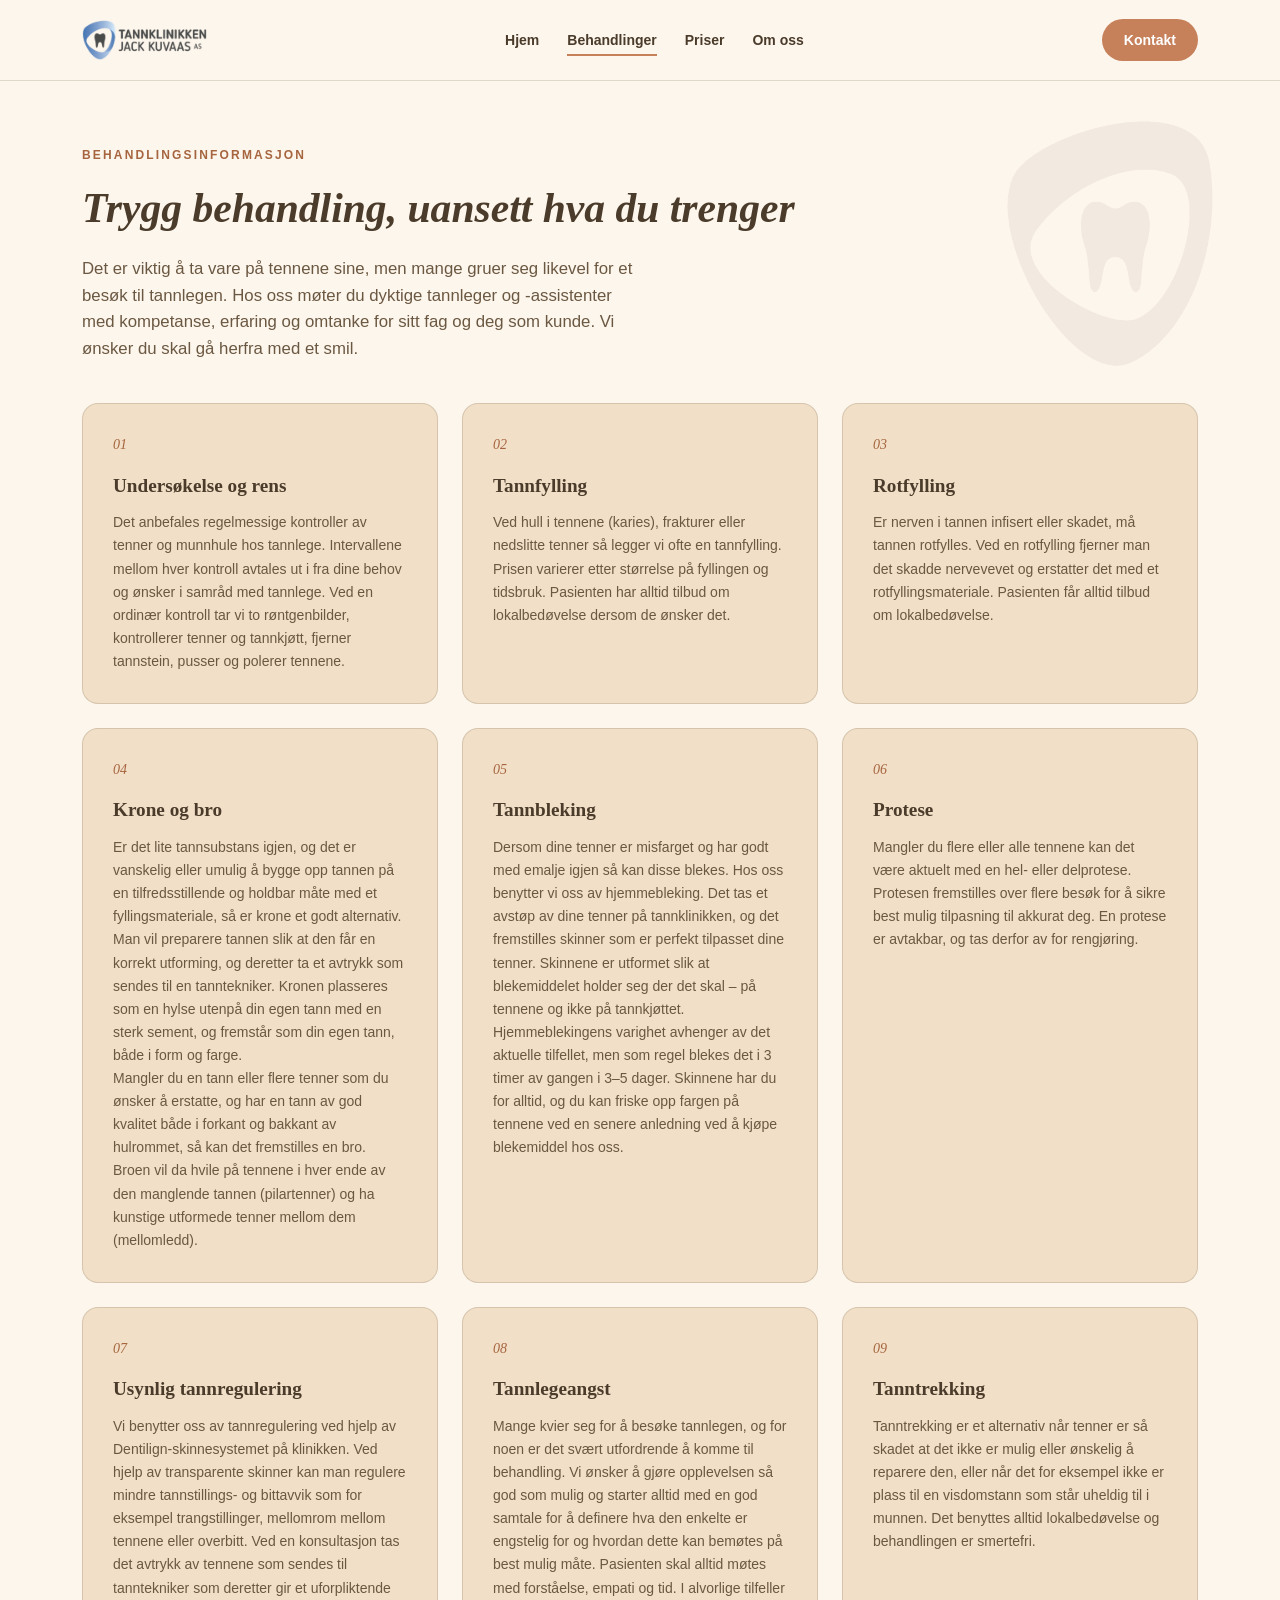
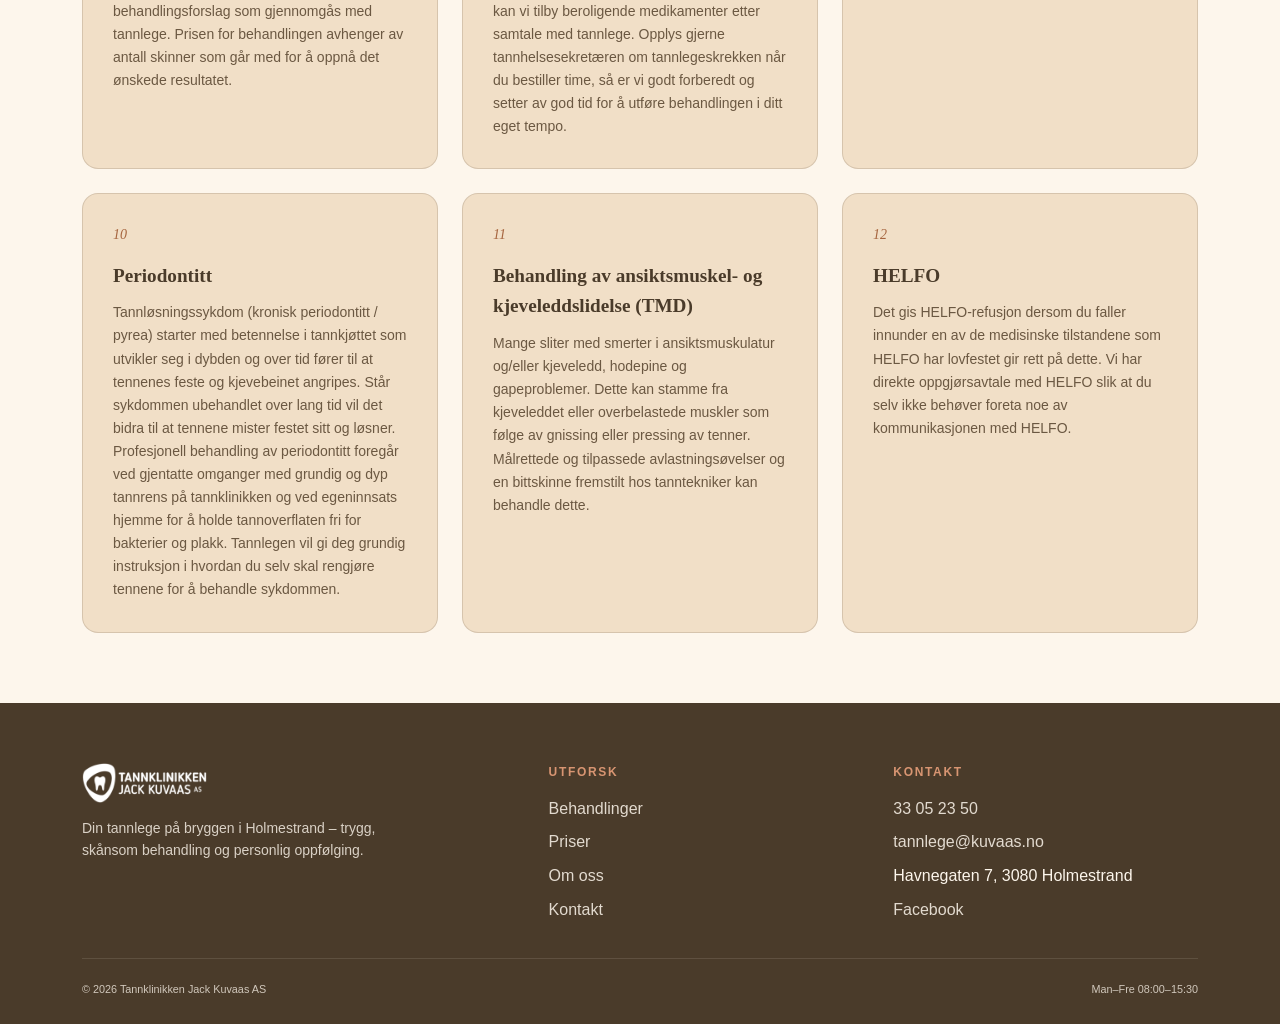
==== behandlinger.html @ 7a1684cd "Add subtle shield watermark to inner-page hero sections" ====
<!DOCTYPE html>
<html lang="nb">
<head>
<meta charset="UTF-8">
<meta name="viewport" content="width=device-width, initial-scale=1.0">
<title>Behandlinger – Tannklinikken Jack Kuvaas AS</title>
<meta name="description" content="Behandlingsinformasjon fra Tannklinikken Jack Kuvaas AS i Holmestrand: undersøkelse, fylling, rotfylling, krone og bro, tannbleking, protese, tannregulering og mer.">
<link rel="icon" type="image/png" sizes="32x32" href="Bilder/favicon-32.png">
<link rel="icon" type="image/png" sizes="16x16" href="Bilder/favicon-16.png">
<link rel="apple-touch-icon" sizes="180x180" href="Bilder/favicon-180.png">
<link rel="stylesheet" href="css/style.css">
</head>
<body data-page="behandlinger">

<div id="site-header"></div>

<div class="page-hero wrap">
  <img src="Bilder/vannmerke-skjold.png" alt="" class="page-hero-watermark">
  <div class="eyebrow reveal">Behandlingsinformasjon</div>
  <h1 class="reveal" style="transition-delay:.08s">Trygg behandling, uansett hva du trenger</h1>
  <p class="lead reveal" style="transition-delay:.16s">Det er viktig å ta vare på tennene sine, men mange gruer seg likevel for et besøk til tannlegen. Hos oss møter du dyktige tannleger og -assistenter med kompetanse, erfaring og omtanke for sitt fag og deg som kunde. Vi ønsker du skal gå herfra med et smil.</p>
</div>

<section class="section wrap" style="padding-top:0;border-top:none">
  <div class="service-row">
    <div class="service-card reveal">
      <div class="num">01</div>
      <h3>Undersøkelse og rens</h3>
      <p>Det anbefales regelmessige kontroller av tenner og munnhule hos tannlege. Intervallene mellom hver kontroll avtales ut i fra dine behov og ønsker i samråd med tannlege. Ved en ordinær kontroll tar vi to røntgenbilder, kontrollerer tenner og tannkjøtt, fjerner tannstein, pusser og polerer tennene.</p>
    </div>
    <div class="service-card reveal">
      <div class="num">02</div>
      <h3>Tannfylling</h3>
      <p>Ved hull i tennene (karies), frakturer eller nedslitte tenner så legger vi ofte en tannfylling. Prisen varierer etter størrelse på fyllingen og tidsbruk. Pasienten har alltid tilbud om lokalbedøvelse dersom de ønsker det.</p>
    </div>
    <div class="service-card reveal">
      <div class="num">03</div>
      <h3>Rotfylling</h3>
      <p>Er nerven i tannen infisert eller skadet, må tannen rotfylles. Ved en rotfylling fjerner man det skadde nervevevet og erstatter det med et rotfyllingsmateriale. Pasienten får alltid tilbud om lokalbedøvelse.</p>
    </div>
    <div class="service-card reveal">
      <div class="num">04</div>
      <h3>Krone og bro</h3>
      <p>Er det lite tannsubstans igjen, og det er vanskelig eller umulig å bygge opp tannen på en tilfredsstillende og holdbar måte med et fyllingsmateriale, så er krone et godt alternativ. Man vil preparere tannen slik at den får en korrekt utforming, og deretter ta et avtrykk som sendes til en tanntekniker. Kronen plasseres som en hylse utenpå din egen tann med en sterk sement, og fremstår som din egen tann, både i form og farge.</p>
      <p>Mangler du en tann eller flere tenner som du ønsker å erstatte, og har en tann av god kvalitet både i forkant og bakkant av hulrommet, så kan det fremstilles en bro. Broen vil da hvile på tennene i hver ende av den manglende tannen (pilartenner) og ha kunstige utformede tenner mellom dem (mellomledd).</p>
    </div>
    <div class="service-card reveal">
      <div class="num">05</div>
      <h3>Tannbleking</h3>
      <p>Dersom dine tenner er misfarget og har godt med emalje igjen så kan disse blekes. Hos oss benytter vi oss av hjemmebleking. Det tas et avstøp av dine tenner på tannklinikken, og det fremstilles skinner som er perfekt tilpasset dine tenner. Skinnene er utformet slik at blekemiddelet holder seg der det skal – på tennene og ikke på tannkjøttet. Hjemmeblekingens varighet avhenger av det aktuelle tilfellet, men som regel blekes det i 3 timer av gangen i 3–5 dager. Skinnene har du for alltid, og du kan friske opp fargen på tennene ved en senere anledning ved å kjøpe blekemiddel hos oss.</p>
    </div>
    <div class="service-card reveal">
      <div class="num">06</div>
      <h3>Protese</h3>
      <p>Mangler du flere eller alle tennene kan det være aktuelt med en hel- eller delprotese. Protesen fremstilles over flere besøk for å sikre best mulig tilpasning til akkurat deg. En protese er avtakbar, og tas derfor av for rengjøring.</p>
    </div>
    <div class="service-card reveal">
      <div class="num">07</div>
      <h3>Usynlig tannregulering</h3>
      <p>Vi benytter oss av tannregulering ved hjelp av Dentilign-skinnesystemet på klinikken. Ved hjelp av transparente skinner kan man regulere mindre tannstillings- og bittavvik som for eksempel trangstillinger, mellomrom mellom tennene eller overbitt. Ved en konsultasjon tas det avtrykk av tennene som sendes til tanntekniker som deretter gir et uforpliktende behandlingsforslag som gjennomgås med tannlege. Prisen for behandlingen avhenger av antall skinner som går med for å oppnå det ønskede resultatet.</p>
    </div>
    <div class="service-card reveal">
      <div class="num">08</div>
      <h3>Tannlegeangst</h3>
      <p>Mange kvier seg for å besøke tannlegen, og for noen er det svært utfordrende å komme til behandling. Vi ønsker å gjøre opplevelsen så god som mulig og starter alltid med en god samtale for å definere hva den enkelte er engstelig for og hvordan dette kan bemøtes på best mulig måte. Pasienten skal alltid møtes med forståelse, empati og tid. I alvorlige tilfeller kan vi tilby beroligende medikamenter etter samtale med tannlege. Opplys gjerne tannhelsesekretæren om tannlegeskrekken når du bestiller time, så er vi godt forberedt og setter av god tid for å utføre behandlingen i ditt eget tempo.</p>
    </div>
    <div class="service-card reveal">
      <div class="num">09</div>
      <h3>Tanntrekking</h3>
      <p>Tanntrekking er et alternativ når tenner er så skadet at det ikke er mulig eller ønskelig å reparere den, eller når det for eksempel ikke er plass til en visdomstann som står uheldig til i munnen. Det benyttes alltid lokalbedøvelse og behandlingen er smertefri.</p>
    </div>
    <div class="service-card reveal">
      <div class="num">10</div>
      <h3>Periodontitt</h3>
      <p>Tannløsningssykdom (kronisk periodontitt / pyrea) starter med betennelse i tannkjøttet som utvikler seg i dybden og over tid fører til at tennenes feste og kjevebeinet angripes. Står sykdommen ubehandlet over lang tid vil det bidra til at tennene mister festet sitt og løsner.</p>
      <p>Profesjonell behandling av periodontitt foregår ved gjentatte omganger med grundig og dyp tannrens på tannklinikken og ved egeninnsats hjemme for å holde tannoverflaten fri for bakterier og plakk. Tannlegen vil gi deg grundig instruksjon i hvordan du selv skal rengjøre tennene for å behandle sykdommen.</p>
    </div>
    <div class="service-card reveal">
      <div class="num">11</div>
      <h3>Behandling av ansiktsmuskel- og kjeveleddslidelse (TMD)</h3>
      <p>Mange sliter med smerter i ansiktsmuskulatur og/eller kjeveledd, hodepine og gapeproblemer. Dette kan stamme fra kjeveleddet eller overbelastede muskler som følge av gnissing eller pressing av tenner. Målrettede og tilpassede avlastningsøvelser og en bittskinne fremstilt hos tanntekniker kan behandle dette.</p>
    </div>
    <div class="service-card reveal">
      <div class="num">12</div>
      <h3>HELFO</h3>
      <p>Det gis HELFO-refusjon dersom du faller innunder en av de medisinske tilstandene som HELFO har lovfestet gir rett på dette. Vi har direkte oppgjørsavtale med HELFO slik at du selv ikke behøver foreta noe av kommunikasjonen med HELFO.</p>
    </div>
  </div>
</section>

<div id="site-footer"></div>
<script src="js/main.js"></script>
</body>
</html>
---- css/style.css ----
:root {
  --cream: #FDF6EC;
  --cream-deep: #F1DFC7;
  --terracotta: #C6805A;
  --terracotta-soft: #D89572;
  --terracotta-dark: #A6653F;
  --brown: #4A3B2A;
  --brown-soft: #6b5842;
  --line: rgba(74,59,42,.16);
  --serif: Georgia, 'Times New Roman', serif;
  --sans: -apple-system, BlinkMacSystemFont, 'Segoe UI', Roboto, Helvetica, Arial, sans-serif;
}
*, *::before, *::after { margin: 0; padding: 0; box-sizing: border-box; }
html { scroll-behavior: smooth; }
body {
  background: var(--cream);
  color: var(--brown);
  font-family: var(--sans);
  line-height: 1.6;
  -webkit-font-smoothing: antialiased;
  overflow-x: hidden;
}
a { text-decoration: none; color: inherit; }
img { max-width: 100%; display: block; }

/* Layout */
.wrap { max-width: 1180px; margin: 0 auto; padding: 0 32px; }
@media (max-width: 640px) {
  .wrap { padding: 0 20px; }
}

.eyebrow {
  font-size: 12px; font-weight: 600; letter-spacing: .18em; text-transform: uppercase;
  color: var(--terracotta-dark); display: inline-block; margin-bottom: 10px;
}
.lead { font-size: 1.05rem; color: var(--brown-soft); max-width: 560px; margin-top: 14px; }

/* Buttons */
.btn {
  display: inline-block; font-size: 14px; font-weight: 600; padding: 14px 26px;
  border-radius: 100px; cursor: pointer; border: 1px solid transparent;
  transition: transform .2s, background .2s, color .2s; text-align: center;
}
.btn:hover { transform: translateY(-2px); }
.btn-terracotta { background: var(--terracotta); color: #fff; }
.btn-terracotta:hover { background: var(--terracotta-dark); }
.btn-outline { background: transparent; border-color: var(--terracotta); color: var(--terracotta-dark); }
.btn-outline:hover { background: var(--cream-deep); }

/* Sections */
.section { padding-top: 70px; padding-bottom: 70px; border-top: 1px solid var(--line); }
.section-head { display: flex; align-items: baseline; justify-content: space-between; flex-wrap: wrap; gap: 12px; margin-bottom: 40px; }
.section-head h2 { font-family: var(--serif); font-weight: 600; font-size: clamp(1.6rem, 3vw, 2.2rem); }
.link-all { font-size: 14px; font-weight: 600; color: var(--terracotta-dark); display: inline-flex; align-items: center; gap: 6px; transition: gap .2s; }
.link-all:hover { gap: 10px; }
.section-note { margin-top: 20px; font-size: 14px; color: var(--brown-soft); }

/* Reveal-animasjon */
.reveal { opacity: 0; transform: translateY(40px); transition: opacity .8s cubic-bezier(.2,.7,.2,1), transform .8s cubic-bezier(.2,.7,.2,1); }
.reveal.visible { opacity: 1; transform: none; }

/* ===== Nav ===== */
.nav {
  position: sticky; top: 0; z-index: 50;
  background: rgba(253,246,236,.92); backdrop-filter: blur(14px);
  border-bottom: 1px solid var(--line);
}
.nav .wrap { display: flex; align-items: center; justify-content: space-between; height: 80px; gap: 24px; }
.nav-logo img { height: 40px; }
.nav-links { list-style: none; display: flex; gap: 28px; align-items: center; }
.nav-links a {
  font-size: 14px; font-weight: 600; color: var(--brown); padding: 6px 0;
  border-bottom: 2px solid transparent; transition: border-color .2s;
}
.nav-links a:hover, .nav-links a.active { border-color: var(--terracotta); }
.nav-cta {
  background: var(--terracotta); color: #fff !important; padding: 10px 22px;
  border-radius: 100px; font-size: 14px; font-weight: 600; transition: background .2s;
}
.nav-cta:hover, .nav-cta.active { background: var(--terracotta-dark); }
.nav-hamburger {
  display: none; flex-direction: column; gap: 5px; background: none; border: none;
  cursor: pointer; padding: 8px;
}
.nav-hamburger span { width: 22px; height: 2px; background: var(--brown); display: block; }

@media (max-width: 900px) {
  .nav-links {
    position: fixed; top: 80px; left: 0; right: 0; background: var(--cream);
    flex-direction: column; align-items: flex-start; padding: 24px 32px; gap: 18px;
    border-bottom: 1px solid var(--line); display: none;
  }
  .nav-links.open { display: flex; }
  .nav-hamburger { display: flex; }
}

/* ===== Hero ===== */
.hero {
  position: relative;
  min-height: 560px;
  display: flex;
  align-items: center;
  padding-top: 100px;
  padding-bottom: 80px;
  background:
    linear-gradient(100deg, rgba(74,59,42,.88) 0%, rgba(74,59,42,.55) 45%, rgba(74,59,42,.15) 75%),
    url('../Bilder/havn-hero.jpg') center / cover no-repeat;
  border-bottom: 1px solid var(--line);
}
.hero .wrap { max-width: 640px; }
.hero .eyebrow { color: var(--cream-deep); }
.hero .lead { color: rgba(253,246,236,.92); }
.hero h1 { font-family: var(--serif); font-style: italic; font-weight: 600; font-size: clamp(2rem, 5vw, 3.2rem); color: #fff; line-height: 1.15; }
.hero-cta { display: flex; gap: 14px; margin-top: 30px; flex-wrap: wrap; }
.hero-cta .btn-outline { border-color: rgba(255,255,255,.7); color: #fff; }
.hero-cta .btn-outline:hover { background: rgba(255,255,255,.15); }

.page-hero { padding-top: 60px; padding-bottom: 40px; position: relative; }
.page-hero h1 { font-family: var(--serif); font-style: italic; font-weight: 600; font-size: clamp(1.8rem, 4vw, 2.6rem); color: var(--brown); }
.page-hero-watermark { position: absolute; top: 50%; right: -40px; transform: translateY(-50%); width: 320px; max-width: 40vw; opacity: .06; pointer-events: none; z-index: -1; }

/* ===== Service row (forside) ===== */
.service-row { display: grid; grid-template-columns: repeat(3, 1fr); gap: 24px; }
.service-card { background: var(--cream-deep); border: 1px solid var(--line); border-radius: 16px; padding: 30px; }
.service-card .num { font-family: var(--serif); font-style: italic; color: var(--terracotta-dark); font-size: 14px; margin-bottom: 14px; }
.service-card h3 { font-family: var(--serif); font-size: 1.2rem; margin-bottom: 10px; }
.service-card p { font-size: 14px; color: var(--brown-soft); line-height: 1.65; }
@media (max-width: 860px) { .service-row { grid-template-columns: 1fr; } }

/* ===== About/trust grid (forside) ===== */
.about-grid { display: grid; grid-template-columns: 380px 1fr; gap: 48px; align-items: center; }
.about-photo { width: 100%; border-radius: 20px; object-fit: cover; aspect-ratio: 4/3; }
.about-text h2 { font-family: var(--serif); font-weight: 600; font-size: clamp(1.6rem, 3vw, 2.2rem); margin: 8px 0 18px; }
.about-text p { margin-bottom: 14px; color: var(--brown-soft); line-height: 1.75; }
@media (max-width: 860px) { .about-grid { grid-template-columns: 1fr; } }

/* ===== Priser ===== */
.price-teaser-grid, .price-list { display: flex; flex-direction: column; gap: 2px; background: var(--line); border-radius: 12px; overflow: hidden; }
.price-row { display: flex; justify-content: space-between; gap: 16px; background: #fff; padding: 16px 22px; font-size: 15px; }
.price-row strong { color: var(--terracotta-dark); white-space: nowrap; }
.price-cat { margin-bottom: 36px; }
.price-cat h3 { font-family: var(--serif); font-size: 1.3rem; margin-bottom: 14px; color: var(--terracotta-dark); }

/* ===== Team (om oss) ===== */
.team-grid { display: grid; grid-template-columns: repeat(auto-fill, minmax(220px, 1fr)); gap: 24px; margin-top: 20px; }
.team-card { background: #fff; border: 1px solid var(--line); border-radius: 16px; overflow: hidden; text-align: center; }
.team-card img { width: 100%; aspect-ratio: 1/1; object-fit: cover; }
.team-card .team-body { padding: 18px; }
.team-card .role { font-size: 11px; text-transform: uppercase; letter-spacing: .08em; color: var(--terracotta-dark); margin-bottom: 6px; }
.team-card h3 { font-family: var(--serif); font-size: 1.05rem; }
.team-card .badge { font-size: 12px; color: var(--brown-soft); margin-top: 6px; }
.team-group-title { font-family: var(--serif); font-size: 1.3rem; margin: 40px 0 4px; color: var(--terracotta-dark); }
.team-group-title:first-of-type { margin-top: 10px; }

/* ===== Footer ===== */
.footer { background: var(--brown); color: var(--cream); padding: 60px 0 26px; }
.footer-grid { display: grid; grid-template-columns: 1.4fr 1fr 1fr; gap: 40px; margin-bottom: 36px; }
.footer h4 { font-size: 12px; letter-spacing: .14em; text-transform: uppercase; color: var(--terracotta-soft); margin-bottom: 14px; }
.footer ul { list-style: none; display: flex; flex-direction: column; gap: 8px; }
.footer a { color: var(--cream); opacity: .85; }
.footer a:hover { opacity: 1; text-decoration: underline; }
.footer-logo img { height: 40px; margin-bottom: 14px; filter: brightness(0) invert(1); }
.footer-brand p { font-size: 14px; opacity: .8; max-width: 320px; }
.footer-bottom { display: flex; justify-content: space-between; flex-wrap: wrap; gap: 10px; padding-top: 22px; border-top: 1px solid rgba(253,246,236,.15); font-size: 13px; opacity: .75; }
@media (max-width: 760px) { .footer-grid { grid-template-columns: 1fr; } }

/* ===== Kontaktskjema ===== */
.kontakt-grid { display: grid; grid-template-columns: 1fr 380px; gap: 48px; align-items: start; }
.form-card { background: #fff; border: 1px solid var(--line); border-radius: 20px; padding: 40px; }
.postit {
  background: #fff9c4;
  border-left: 4px solid #f9a825;
  border-radius: 4px 8px 8px 4px;
  padding: 10px 14px;
  margin-bottom: 24px;
  box-shadow: 2px 3px 8px rgba(0,0,0,.12);
  transform: rotate(-0.6deg);
  font-size: 13px;
  color: #c0392b;
  font-family: var(--sans);
  line-height: 1.5;
}
.form-card h2 { font-family: var(--serif); font-weight: 600; font-size: 1.5rem; margin-bottom: 26px; }
.form-group { margin-bottom: 18px; }
.form-group label { display: block; font-size: 13px; font-weight: 600; color: var(--brown-soft); margin-bottom: 8px; letter-spacing: .03em; }
.form-group input, .form-group select, .form-group textarea {
  width: 100%; padding: 13px 16px; border: 1px solid var(--line); border-radius: 10px;
  font-family: var(--sans); font-size: 15px; color: var(--brown); background: var(--cream);
  outline: none; appearance: none; transition: border-color .2s, box-shadow .2s;
}
.form-group input:focus, .form-group select:focus, .form-group textarea:focus {
  border-color: var(--terracotta); box-shadow: 0 0 0 3px rgba(198,128,90,.18);
}
.form-group textarea { resize: vertical; min-height: 120px; }
.form-row { display: grid; grid-template-columns: 1fr 1fr; gap: 16px; }
.form-submit { width: 100%; margin-top: 6px; }
.form-note { font-size: 12px; color: var(--brown-soft); margin-top: 12px; text-align: center; }
.form-error { display: none; background: #fdeee8; border: 1px solid #e8b79c; border-radius: 10px; padding: 12px 16px; font-size: 14px; color: #8a3d1f; margin-bottom: 20px; }
.form-error.visible { display: block; }
button:disabled { opacity: .6; cursor: not-allowed; }
.form-success { display: none; text-align: center; padding: 30px 0; }
.form-success .check { width: 54px; height: 54px; background: var(--cream-deep); border-radius: 50%; display: flex; align-items: center; justify-content: center; margin: 0 auto 16px; }
.form-success .check svg { width: 26px; height: 26px; fill: var(--terracotta-dark); }
.form-success h3 { font-family: var(--serif); font-size: 1.3rem; margin-bottom: 8px; }
.form-success p { font-size: 14px; color: var(--brown-soft); }

.kontakt-info { display: flex; flex-direction: column; gap: 20px; }
.kinfo-box { background: #fff; border: 1px solid var(--line); border-radius: 16px; padding: 24px; }
.kinfo-box h4 { font-size: 12px; font-weight: 600; letter-spacing: .14em; text-transform: uppercase; color: var(--brown-soft); margin-bottom: 12px; }
.kinfo-row { display: flex; align-items: flex-start; gap: 10px; margin-bottom: 10px; }
.kinfo-row:last-child { margin-bottom: 0; }
.kinfo-row span { font-size: 15px; line-height: 1.5; }
.kinfo-row a { color: var(--terracotta-dark); font-weight: 600; }
.kmap { margin-top: 14px; border-radius: 12px; overflow: hidden; border: 1px solid var(--line); }
.kmap iframe { width: 100%; height: 220px; border: none; display: block; }

@media (max-width: 860px) {
  .kontakt-grid { grid-template-columns: 1fr; gap: 32px; }
  .kontakt-info { order: -1; }
}
@media (max-width: 500px) {
  .form-row { grid-template-columns: 1fr; }
  .form-card { padding: 26px 20px; }
}
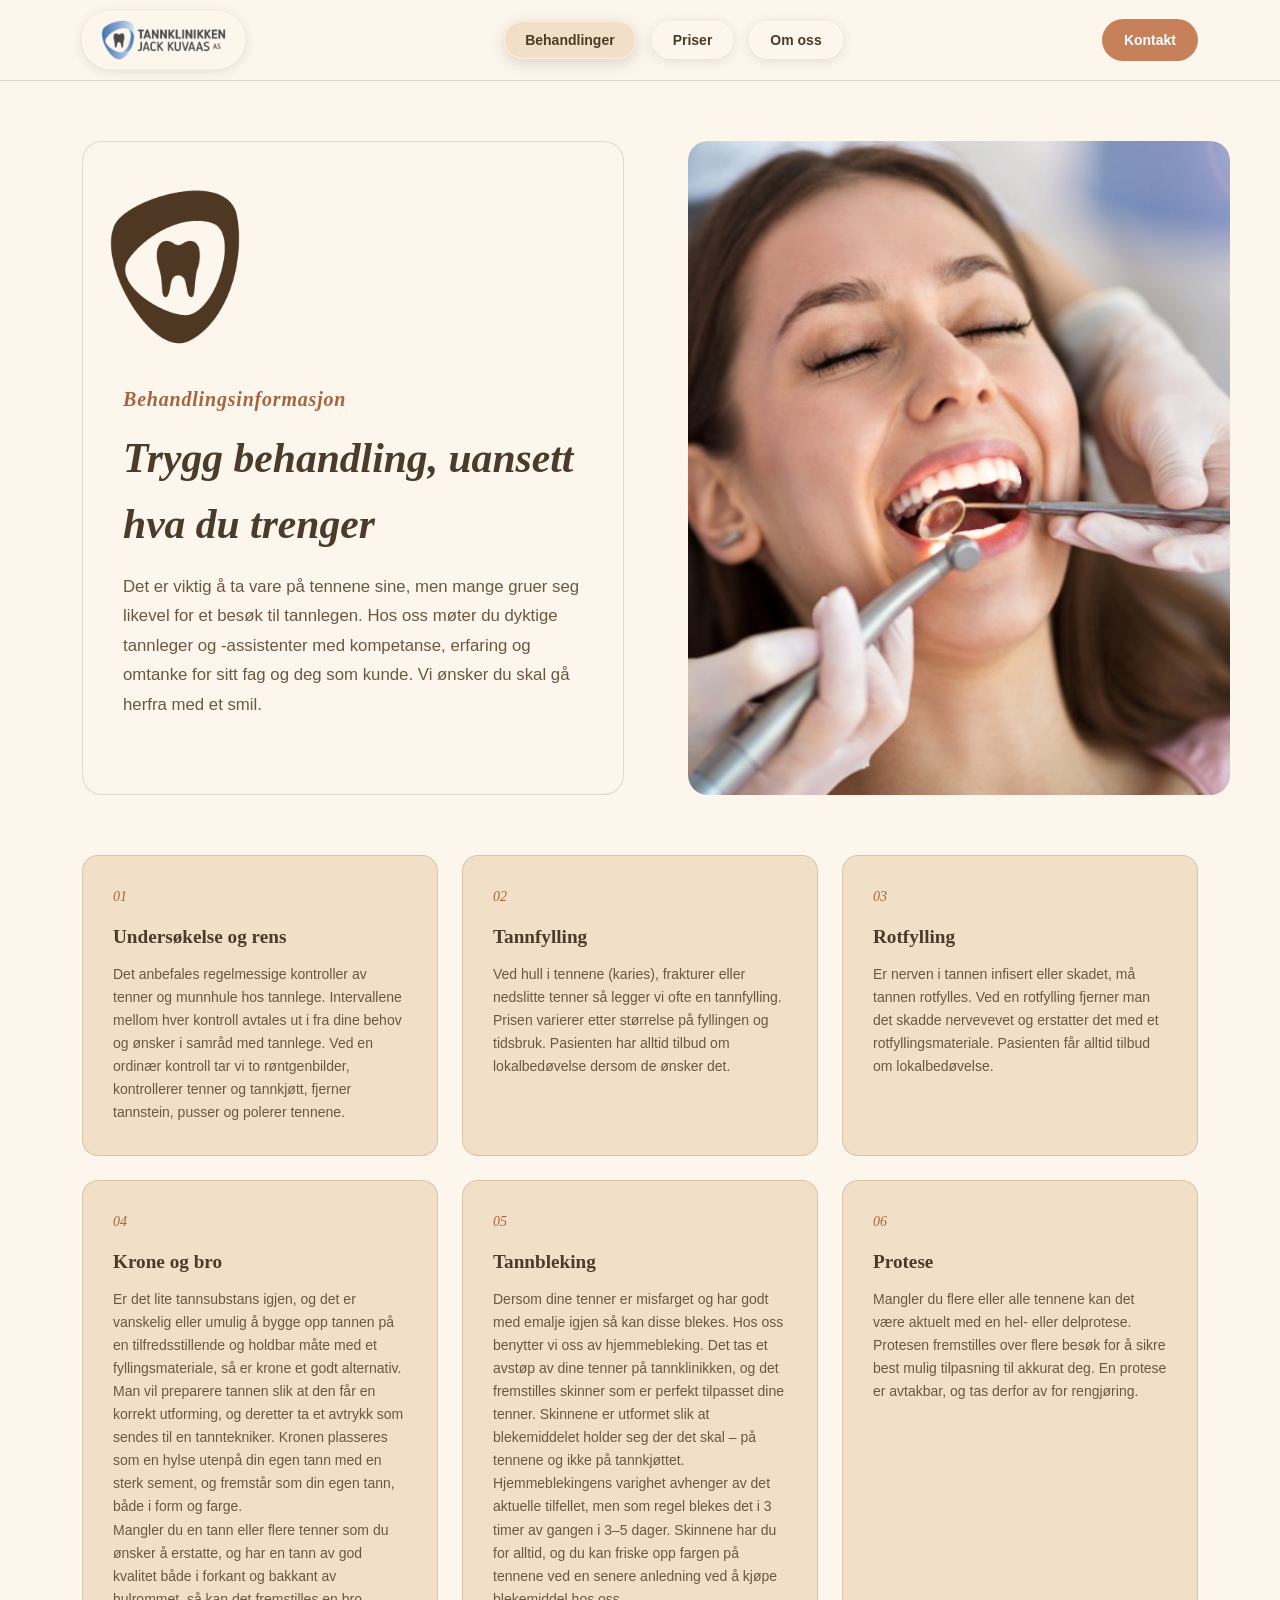
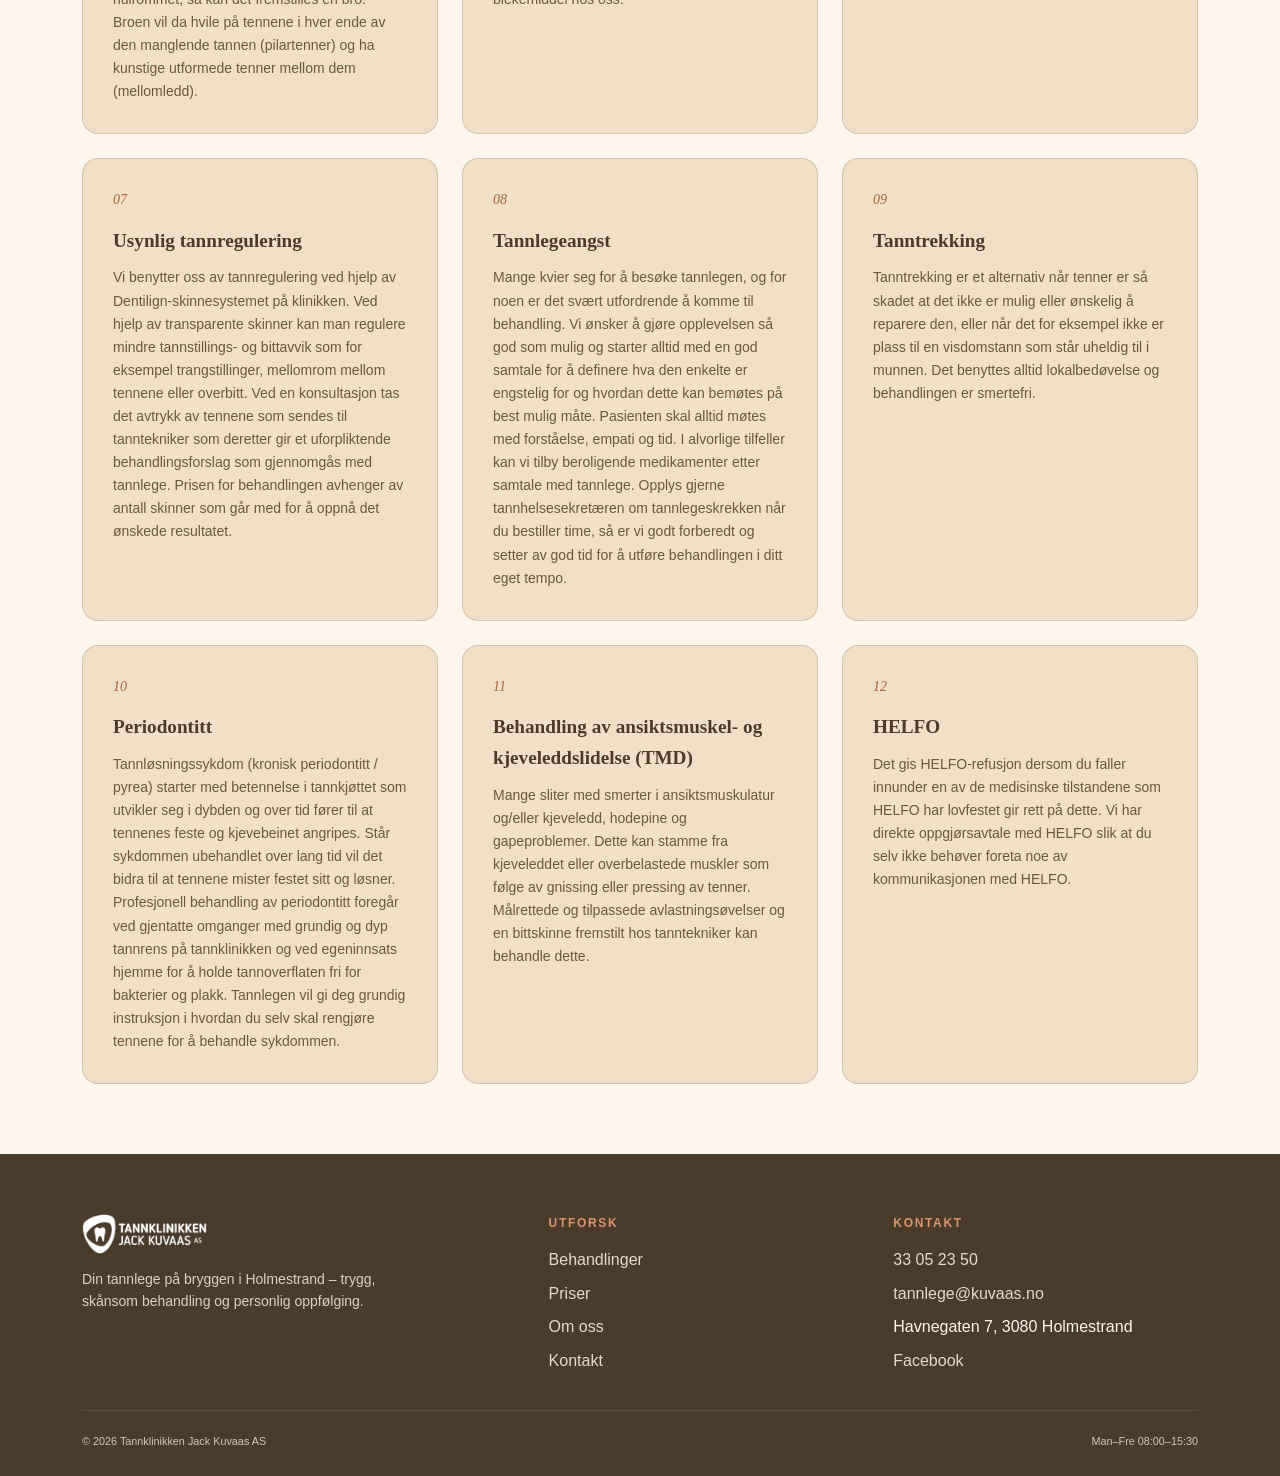
==== commit 1260ab3f: "Redesign navigation and page-hero sections across all pages - Remove redundant "Hjem" nav link (logo" ====
--- a/behandlinger.html
+++ b/behandlinger.html
@@ -14,11 +14,14 @@
 
 <div id="site-header"></div>
 
-<div class="page-hero wrap">
-  <img src="Bilder/vannmerke-skjold.png" alt="" class="page-hero-watermark">
-  <div class="eyebrow reveal">Behandlingsinformasjon</div>
-  <h1 class="reveal" style="transition-delay:.08s">Trygg behandling, uansett hva du trenger</h1>
-  <p class="lead reveal" style="transition-delay:.16s">Det er viktig å ta vare på tennene sine, men mange gruer seg likevel for et besøk til tannlegen. Hos oss møter du dyktige tannleger og -assistenter med kompetanse, erfaring og omtanke for sitt fag og deg som kunde. Vi ønsker du skal gå herfra med et smil.</p>
+<div class="page-hero wrap about-grid about-grid--flip">
+  <img src="Bilder/behandling-tannlege.jpg" alt="Pasient får tennene undersøkt av tannlege hos Tannklinikken Jack Kuvaas AS" class="about-photo reveal">
+  <div class="about-text about-text--card reveal" style="transition-delay:.1s">
+    <img src="Bilder/vannmerke-skjold.png" alt="" class="about-card-watermark">
+    <div class="eyebrow">Behandlingsinformasjon</div>
+    <h1 style="transition-delay:.08s">Trygg behandling, uansett hva du trenger</h1>
+    <p class="lead" style="transition-delay:.16s">Det er viktig å ta vare på tennene sine, men mange gruer seg likevel for et besøk til tannlegen. Hos oss møter du dyktige tannleger og -assistenter med kompetanse, erfaring og omtanke for sitt fag og deg som kunde. Vi ønsker du skal gå herfra med et smil.</p>
+  </div>
 </div>
 
 <section class="section wrap" style="padding-top:0;border-top:none">
--- a/css/style.css
+++ b/css/style.css
@@ -11,14 +11,13 @@
   --sans: -apple-system, BlinkMacSystemFont, 'Segoe UI', Roboto, Helvetica, Arial, sans-serif;
 }
 *, *::before, *::after { margin: 0; padding: 0; box-sizing: border-box; }
-html { scroll-behavior: smooth; }
+html { scroll-behavior: smooth; overflow-x: clip; }
 body {
   background: var(--cream);
   color: var(--brown);
   font-family: var(--sans);
   line-height: 1.6;
   -webkit-font-smoothing: antialiased;
-  overflow-x: hidden;
 }
 a { text-decoration: none; color: inherit; }
 img { max-width: 100%; display: block; }
@@ -67,22 +66,12 @@
 }
 .nav .wrap { display: flex; align-items: center; justify-content: space-between; height: 80px; gap: 24px; }
 .nav-logo img { height: 40px; }
-.nav-links { list-style: none; display: flex; gap: 28px; align-items: center; }
-.nav-links a {
-  font-size: 14px; font-weight: 600; color: var(--brown); padding: 6px 0;
-  border-bottom: 2px solid transparent; transition: border-color .2s;
-}
-.nav-links a:hover, .nav-links a.active { border-color: var(--terracotta); }
+.nav-links { list-style: none; display: flex; gap: 16px; align-items: center; }
 .nav-cta {
   background: var(--terracotta); color: #fff !important; padding: 10px 22px;
   border-radius: 100px; font-size: 14px; font-weight: 600; transition: background .2s;
 }
 .nav-cta:hover, .nav-cta.active { background: var(--terracotta-dark); }
-.nav-hamburger {
-  display: none; flex-direction: column; gap: 5px; background: none; border: none;
-  cursor: pointer; padding: 8px;
-}
-.nav-hamburger span { width: 22px; height: 2px; background: var(--brown); display: block; }
 
 @media (max-width: 900px) {
   .nav-links {
@@ -93,6 +82,38 @@
   .nav-links.open { display: flex; }
   .nav-hamburger { display: flex; }
 }
+
+/* ===== Nav — pill buttons ===== */
+.nav-logo {
+  display: inline-flex; align-items: center;
+  background: rgba(253,246,236,.88);
+  border: 1px solid rgba(255,255,255,.5);
+  backdrop-filter: blur(8px);
+  border-radius: 100px;
+  padding: 8px 18px;
+  box-shadow: 0 2px 12px rgba(74,59,42,.14);
+}
+.nav-links a {
+  font-size: 14px; font-weight: 600; color: var(--brown);
+  background: rgba(253,246,236,.85);
+  border: 1px solid rgba(255,255,255,.5);
+  backdrop-filter: blur(8px);
+  border-radius: 100px;
+  padding: 10px 20px;
+  box-shadow: 0 2px 12px rgba(74,59,42,.14);
+  transition: background .2s, box-shadow .2s;
+}
+.nav-links a:hover,
+.nav-links a.active {
+  background: var(--cream-deep);
+  box-shadow: 0 4px 16px rgba(74,59,42,.2);
+}
+.nav-hamburger {
+  display: none; flex-direction: column; gap: 5px; background: rgba(253,246,236,.85);
+  border: none; border-radius: 50%; cursor: pointer; padding: 8px;
+  box-shadow: 0 2px 12px rgba(74,59,42,.14);
+}
+.nav-hamburger span { width: 22px; height: 2px; background: var(--brown); display: block; }
 
 /* ===== Hero ===== */
 .hero {
@@ -117,7 +138,6 @@
 
 .page-hero { padding-top: 60px; padding-bottom: 40px; position: relative; }
 .page-hero h1 { font-family: var(--serif); font-style: italic; font-weight: 600; font-size: clamp(1.8rem, 4vw, 2.6rem); color: var(--brown); }
-.page-hero-watermark { position: absolute; top: 50%; right: -40px; transform: translateY(-50%); width: 320px; max-width: 40vw; opacity: .06; pointer-events: none; z-index: -1; }
 
 /* ===== Service row (forside) ===== */
 .service-row { display: grid; grid-template-columns: repeat(3, 1fr); gap: 24px; }
@@ -133,6 +153,48 @@
 .about-text h2 { font-family: var(--serif); font-weight: 600; font-size: clamp(1.6rem, 3vw, 2.2rem); margin: 8px 0 18px; }
 .about-text p { margin-bottom: 14px; color: var(--brown-soft); line-height: 1.75; }
 @media (max-width: 860px) { .about-grid { grid-template-columns: 1fr; } }
+
+.about-grid--flip {
+  grid-template-columns: 1fr 1fr; align-items: stretch; gap: 64px;
+  padding: 60px 0 60px 32px;
+}
+.about-grid--flip .about-photo { order: 2; aspect-ratio: auto; width: 100%; height: 100%; }
+@media (max-width: 860px) { .about-grid--flip { grid-template-columns: 1fr; } }
+
+.about-text--card {
+  position: relative;
+  background: var(--cream);
+  border: 1px solid var(--line);
+  border-radius: 20px;
+  padding: 40px;
+  display: flex;
+  flex-direction: column;
+  justify-content: center;
+  overflow: hidden;
+}
+.about-card-watermark { position: absolute; top: 24px; left: -8px; width: 200px; opacity: 1; }
+.about-text--card .eyebrow {
+  margin-top: 180px;
+  font-size: 20px;
+  font-weight: 700;
+  letter-spacing: .04em;
+  text-transform: none;
+  font-family: var(--serif);
+  font-style: italic;
+}
+
+body[data-page="om-oss"] .about-photo { object-position: 50% 12%; }
+body[data-page="om-oss"] .about-text--card .eyebrow { margin-top: 220px; }
+
+/* ===== Hero card without a photo: icon + text side by side ===== */
+.hero-card--split { flex-direction: row; align-items: center; gap: 40px; overflow: visible; }
+.hero-card--split .hero-card-icon { flex: 0 0 auto; text-align: center; }
+.hero-card--split .about-card-watermark { position: static; width: 110px; opacity: 1; margin: 0 auto 10px; display: block; }
+.hero-card--split .eyebrow { margin-top: 0; white-space: nowrap; }
+.hero-card--split .hero-card-text h1 { margin: 0; }
+@media (max-width: 700px) {
+  .hero-card--split { flex-direction: column; text-align: center; }
+}
 
 /* ===== Priser ===== */
 .price-teaser-grid, .price-list { display: flex; flex-direction: column; gap: 2px; background: var(--line); border-radius: 12px; overflow: hidden; }
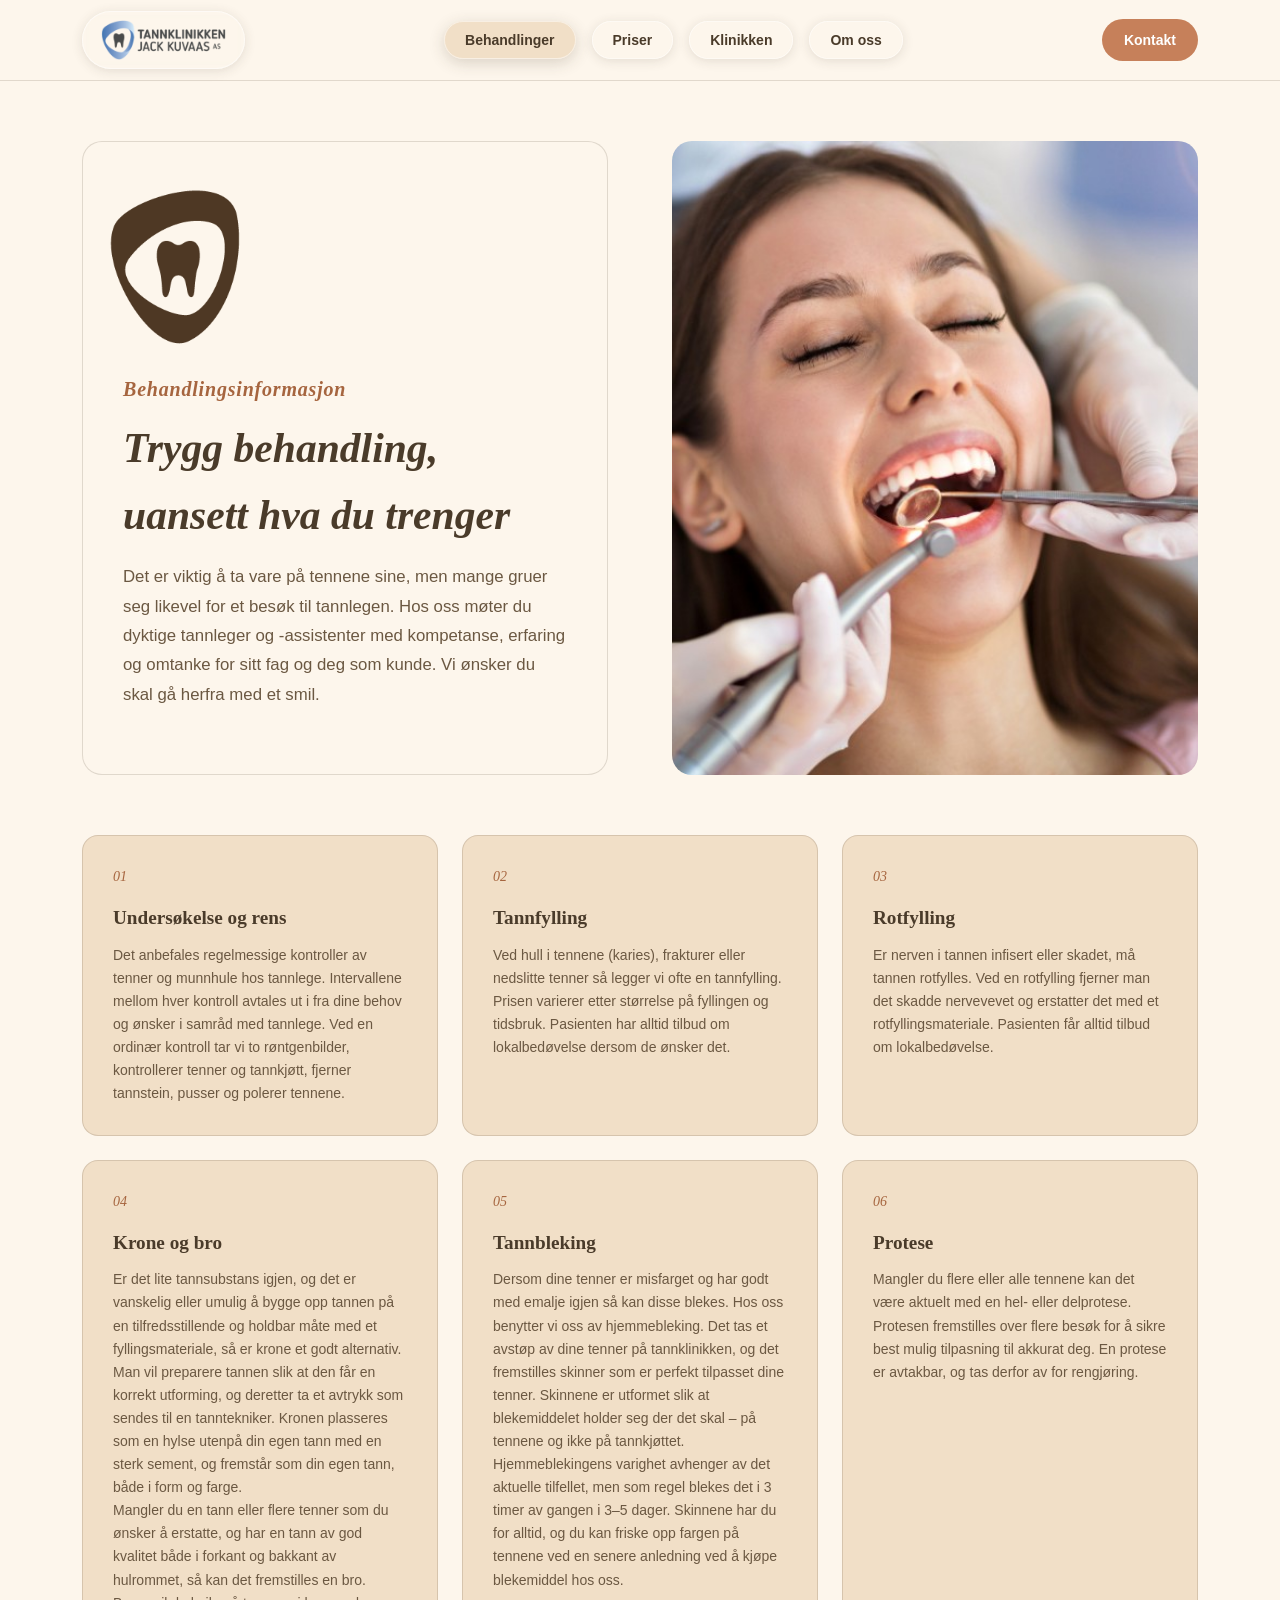
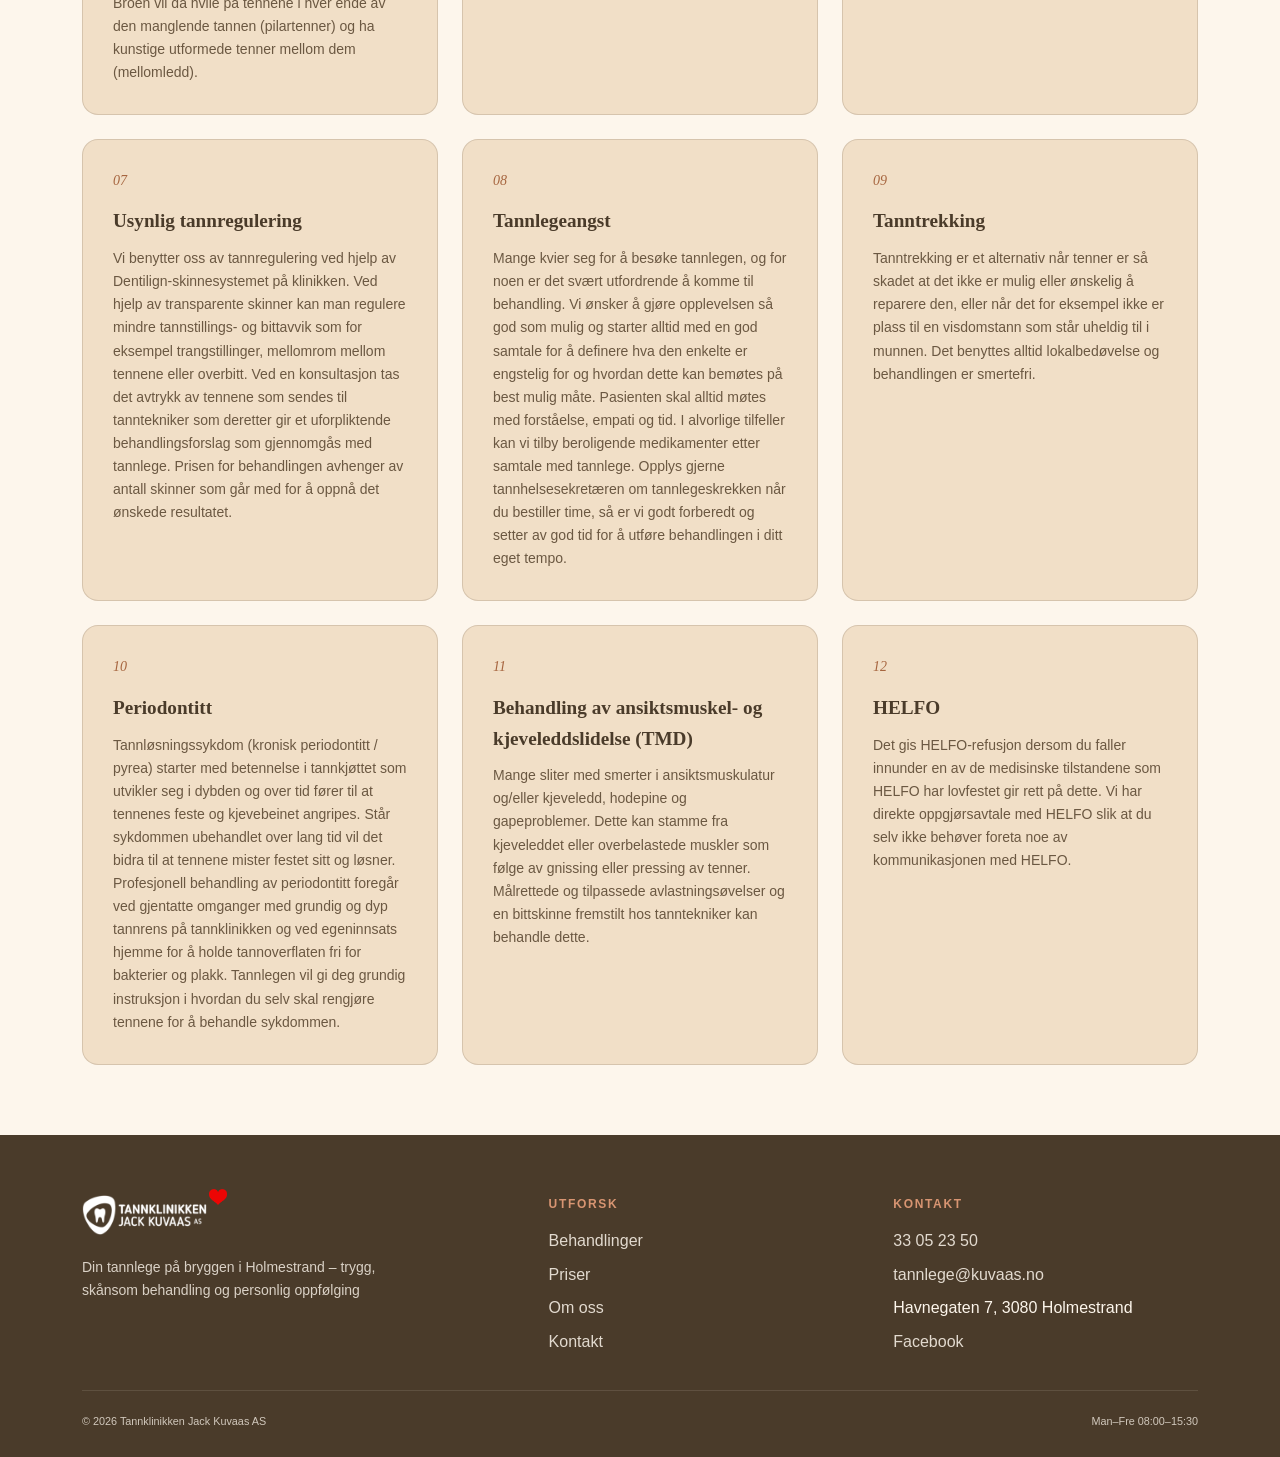
==== commit caba41a7: "Add GoatCounter privacy-friendly analytics Co-Authored-By: Claude Sonnet 5 <noreply@anthropic.com>" ====
--- a/behandlinger.html
+++ b/behandlinger.html
@@ -93,5 +93,6 @@
 
 <div id="site-footer"></div>
 <script src="js/main.js"></script>
+<script data-goatcounter="https://rickymoe.goatcounter.com/count" async src="//gc.zgo.at/count.js"></script>
 </body>
 </html>
--- a/css/style.css
+++ b/css/style.css
@@ -72,6 +72,12 @@
   border-radius: 100px; font-size: 14px; font-weight: 600; transition: background .2s;
 }
 .nav-cta:hover, .nav-cta.active { background: var(--terracotta-dark); }
+.nav-hamburger {
+  display: none; flex-direction: column; gap: 5px; background: rgba(253,246,236,.85);
+  border: none; border-radius: 50%; cursor: pointer; padding: 8px;
+  box-shadow: 0 2px 12px rgba(74,59,42,.14);
+}
+.nav-hamburger span { width: 22px; height: 2px; background: var(--brown); display: block; }
 
 @media (max-width: 900px) {
   .nav-links {
@@ -108,12 +114,6 @@
   background: var(--cream-deep);
   box-shadow: 0 4px 16px rgba(74,59,42,.2);
 }
-.nav-hamburger {
-  display: none; flex-direction: column; gap: 5px; background: rgba(253,246,236,.85);
-  border: none; border-radius: 50%; cursor: pointer; padding: 8px;
-  box-shadow: 0 2px 12px rgba(74,59,42,.14);
-}
-.nav-hamburger span { width: 22px; height: 2px; background: var(--brown); display: block; }
 
 /* ===== Hero ===== */
 .hero {
@@ -136,8 +136,30 @@
 .hero-cta .btn-outline { border-color: rgba(255,255,255,.7); color: #fff; }
 .hero-cta .btn-outline:hover { background: rgba(255,255,255,.15); }
 
+.rating-badge {
+  display: inline-flex; align-items: center; gap: 10px;
+  margin-top: 22px; font-size: 14px; font-weight: 600; color: #fff;
+  transition: opacity .2s;
+}
+.rating-badge:hover { opacity: .8; }
+.rating-stars { color: #F2B84B; letter-spacing: 2px; font-size: 16px; }
+
 .page-hero { padding-top: 60px; padding-bottom: 40px; position: relative; }
 .page-hero h1 { font-family: var(--serif); font-style: italic; font-weight: 600; font-size: clamp(1.8rem, 4vw, 2.6rem); color: var(--brown); }
+
+/* ===== Quick info row (forside) ===== */
+.quick-info-row { display: grid; grid-template-columns: repeat(3, 1fr); gap: 24px; padding-top: 40px; padding-bottom: 10px; }
+.quick-info { display: flex; align-items: center; gap: 16px; }
+.quick-info-icon {
+  flex: 0 0 auto; width: 50px; height: 50px; border-radius: 50%;
+  background: var(--cream-deep); display: flex; align-items: center; justify-content: center;
+}
+.quick-info-icon svg { width: 22px; height: 22px; fill: var(--terracotta-dark); }
+.quick-info h4 { font-size: 15px; margin-bottom: 3px; }
+.quick-info p { font-size: 14px; color: var(--brown-soft); }
+.quick-info p a { color: var(--brown-soft); }
+.quick-info p a:hover { color: var(--terracotta-dark); }
+@media (max-width: 760px) { .quick-info-row { grid-template-columns: 1fr; } }
 
 /* ===== Service row (forside) ===== */
 .service-row { display: grid; grid-template-columns: repeat(3, 1fr); gap: 24px; }
@@ -149,14 +171,19 @@
 
 /* ===== About/trust grid (forside) ===== */
 .about-grid { display: grid; grid-template-columns: 380px 1fr; gap: 48px; align-items: center; }
-.about-photo { width: 100%; border-radius: 20px; object-fit: cover; aspect-ratio: 4/3; }
+.about-photo { width: 100%; border-radius: 20px; object-fit: cover; aspect-ratio: 4/3; display: block; }
+.about-text { position: relative; }
+.about-text-heart {
+  position: absolute; width: 260px; max-width: 60%;
+  top: -30px; right: -20px; opacity: .08; z-index: -1; pointer-events: none;
+}
 .about-text h2 { font-family: var(--serif); font-weight: 600; font-size: clamp(1.6rem, 3vw, 2.2rem); margin: 8px 0 18px; }
 .about-text p { margin-bottom: 14px; color: var(--brown-soft); line-height: 1.75; }
 @media (max-width: 860px) { .about-grid { grid-template-columns: 1fr; } }
 
 .about-grid--flip {
   grid-template-columns: 1fr 1fr; align-items: stretch; gap: 64px;
-  padding: 60px 0 60px 32px;
+  padding: 60px 32px 60px 32px;
 }
 .about-grid--flip .about-photo { order: 2; aspect-ratio: auto; width: 100%; height: 100%; }
 @media (max-width: 860px) { .about-grid--flip { grid-template-columns: 1fr; } }
@@ -173,6 +200,9 @@
   overflow: hidden;
 }
 .about-card-watermark { position: absolute; top: 24px; left: -8px; width: 200px; opacity: 1; }
+.om-text-block { position: relative; }
+.om-text-heart { position: absolute; width: 170px; top: -50px; left: 140px; opacity: .08; z-index: -1; pointer-events: none; }
+@media (max-width: 860px) { .om-text-heart { width: 110px; left: 40px; top: -30px; } }
 .about-text--card .eyebrow {
   margin-top: 180px;
   font-size: 20px;
@@ -186,12 +216,20 @@
 body[data-page="om-oss"] .about-photo { object-position: 50% 12%; }
 body[data-page="om-oss"] .about-text--card .eyebrow { margin-top: 220px; }
 
+@media (max-width: 860px) {
+  .about-card-watermark { width: 110px; top: 16px; left: -8px; }
+  .about-text--card .eyebrow,
+  body[data-page="om-oss"] .about-text--card .eyebrow { margin-top: 90px; }
+}
+
 /* ===== Hero card without a photo: icon + text side by side ===== */
-.hero-card--split { flex-direction: row; align-items: center; gap: 40px; overflow: visible; }
+.hero-card--split { flex-direction: row; justify-content: flex-start; align-items: center; gap: 40px; overflow: visible; }
 .hero-card--split .hero-card-icon { flex: 0 0 auto; text-align: center; }
 .hero-card--split .about-card-watermark { position: static; width: 110px; opacity: 1; margin: 0 auto 10px; display: block; }
 .hero-card--split .eyebrow { margin-top: 0; white-space: nowrap; }
+.hero-card--split .hero-card-text { flex: 1; }
 .hero-card--split .hero-card-text h1 { margin: 0; }
+.hero-card--split .hero-card-text .lead { max-width: none; }
 @media (max-width: 700px) {
   .hero-card--split { flex-direction: column; text-align: center; }
 }
@@ -214,6 +252,35 @@
 .team-group-title { font-family: var(--serif); font-size: 1.3rem; margin: 40px 0 4px; color: var(--terracotta-dark); }
 .team-group-title:first-of-type { margin-top: 10px; }
 
+/* ===== Klinikken (arbeidsside, kun lokalt) ===== */
+.klinikk-gallery { display: grid; grid-template-columns: repeat(auto-fill, minmax(280px, 1fr)); gap: 24px; }
+.klinikk-photo { background: #fff; border: 1px solid var(--line); border-radius: 16px; overflow: hidden; }
+.klinikk-photo img { width: 100%; aspect-ratio: 4/5; object-fit: cover; display: block; }
+.klinikk-caption { padding: 12px 16px; font-size: 13px; color: var(--brown-soft); font-family: monospace; }
+
+.klinikk-editorial {
+  display: grid; grid-template-columns: repeat(2, 1fr); gap: 24px;
+  background: var(--cream-deep); border-radius: 24px; padding: 32px;
+}
+@media (max-width: 700px) { .klinikk-editorial { grid-template-columns: 1fr; } }
+.klinikk-card { position: relative; border-radius: 18px; overflow: hidden; aspect-ratio: 3/4; }
+.klinikk-card img { width: 100%; height: 100%; object-fit: cover; display: block; }
+.klinikk-card .klinikk-tag {
+  position: absolute; top: 16px; left: 16px;
+  background: rgba(253,246,236,.92); color: var(--brown);
+  font-size: 11px; letter-spacing: .1em; text-transform: uppercase; font-weight: 700;
+  padding: 7px 14px; border-radius: 100px;
+}
+.klinikk-card .klinikk-overlay {
+  position: absolute; inset: 0; display: flex; flex-direction: column; justify-content: flex-end;
+  padding: 26px; background: linear-gradient(180deg, rgba(74,59,42,0) 45%, rgba(74,59,42,.86) 100%);
+}
+.klinikk-card h3 {
+  font-family: var(--serif); font-style: italic; font-weight: 600;
+  font-size: 1.5rem; line-height: 1.2; color: #fff;
+}
+.klinikk-card p { font-size: 13px; color: rgba(253,246,236,.85); margin-top: 8px; }
+
 /* ===== Footer ===== */
 .footer { background: var(--brown); color: var(--cream); padding: 60px 0 26px; }
 .footer-grid { display: grid; grid-template-columns: 1.4fr 1fr 1fr; gap: 40px; margin-bottom: 36px; }
@@ -221,7 +288,9 @@
 .footer ul { list-style: none; display: flex; flex-direction: column; gap: 8px; }
 .footer a { color: var(--cream); opacity: .85; }
 .footer a:hover { opacity: 1; text-decoration: underline; }
+.footer-logo { position: relative; display: inline-block; }
 .footer-logo img { height: 40px; margin-bottom: 14px; filter: brightness(0) invert(1); }
+.footer-logo-heart { position: absolute; top: -6px; right: -20px; height: 16px !important; width: auto; margin-bottom: 0 !important; filter: none !important; opacity: .9; }
 .footer-brand p { font-size: 14px; opacity: .8; max-width: 320px; }
 .footer-bottom { display: flex; justify-content: space-between; flex-wrap: wrap; gap: 10px; padding-top: 22px; border-top: 1px solid rgba(253,246,236,.15); font-size: 13px; opacity: .75; }
 @media (max-width: 760px) { .footer-grid { grid-template-columns: 1fr; } }
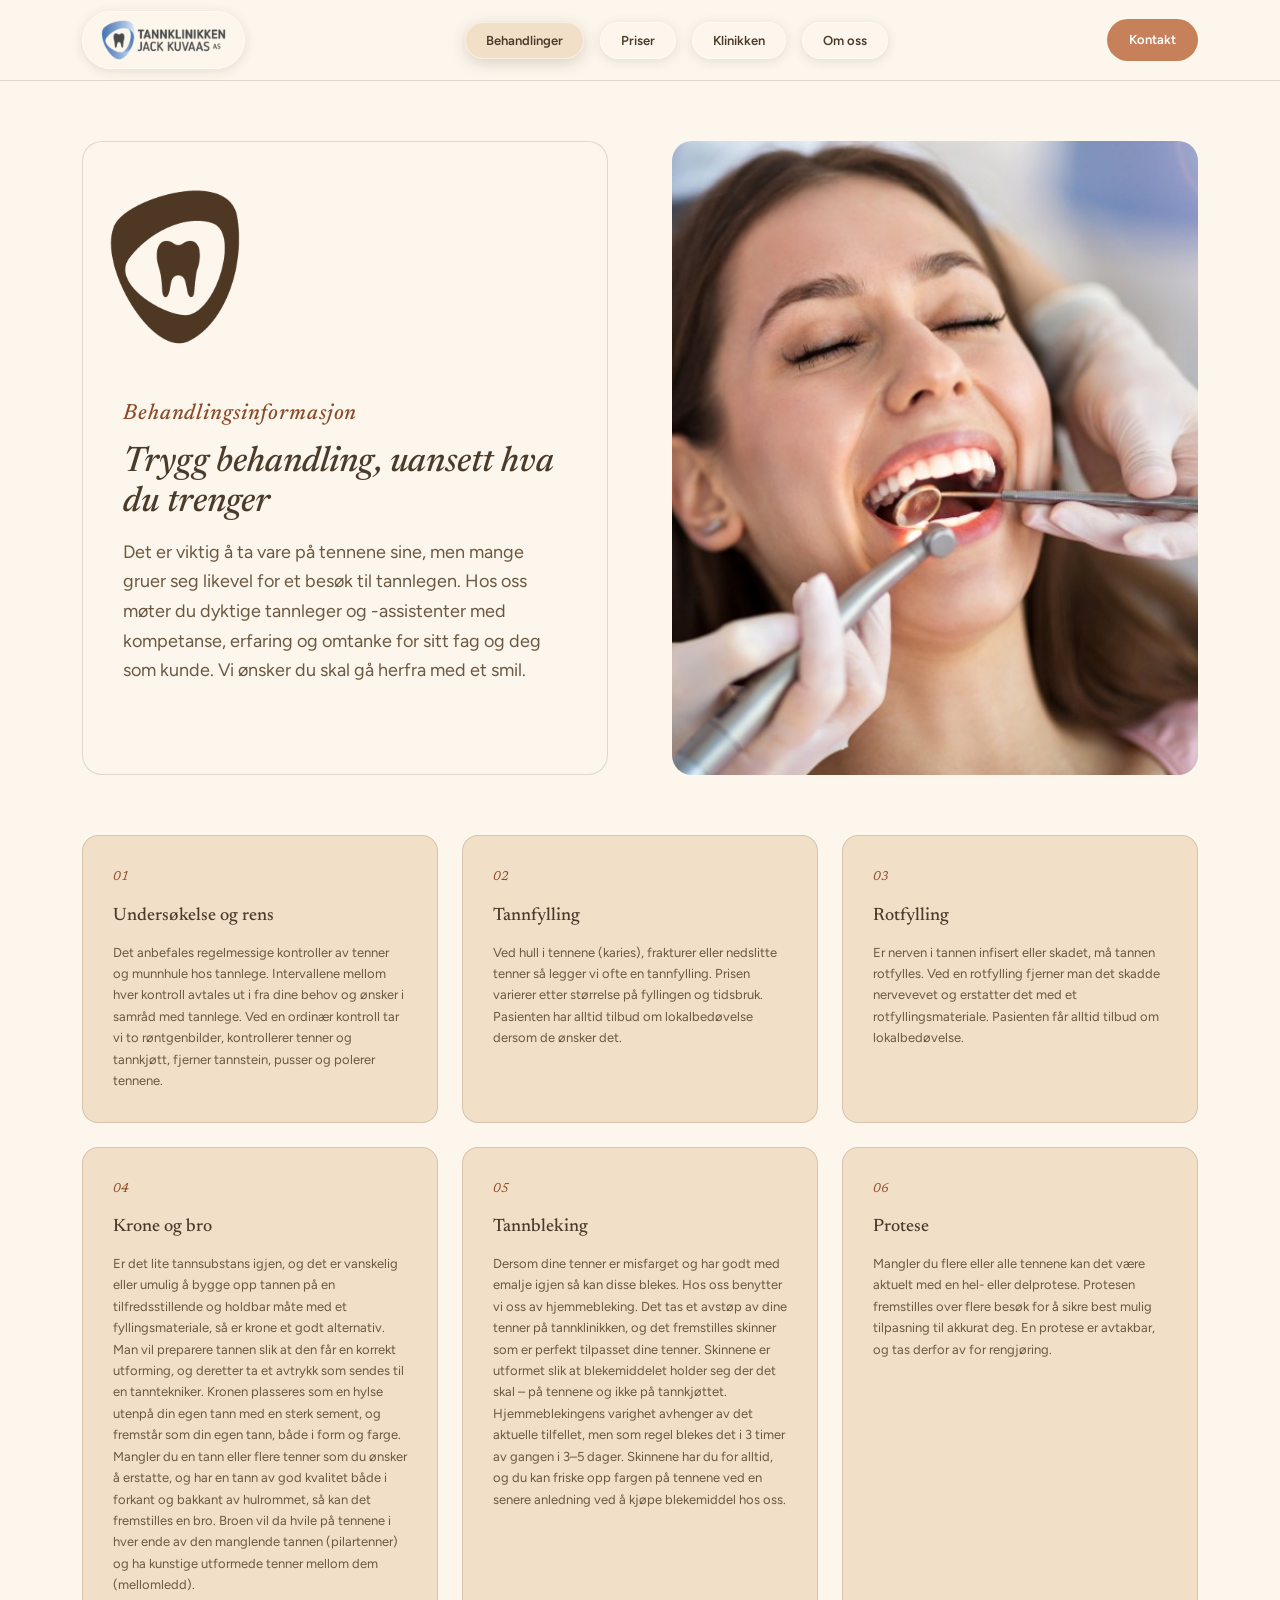
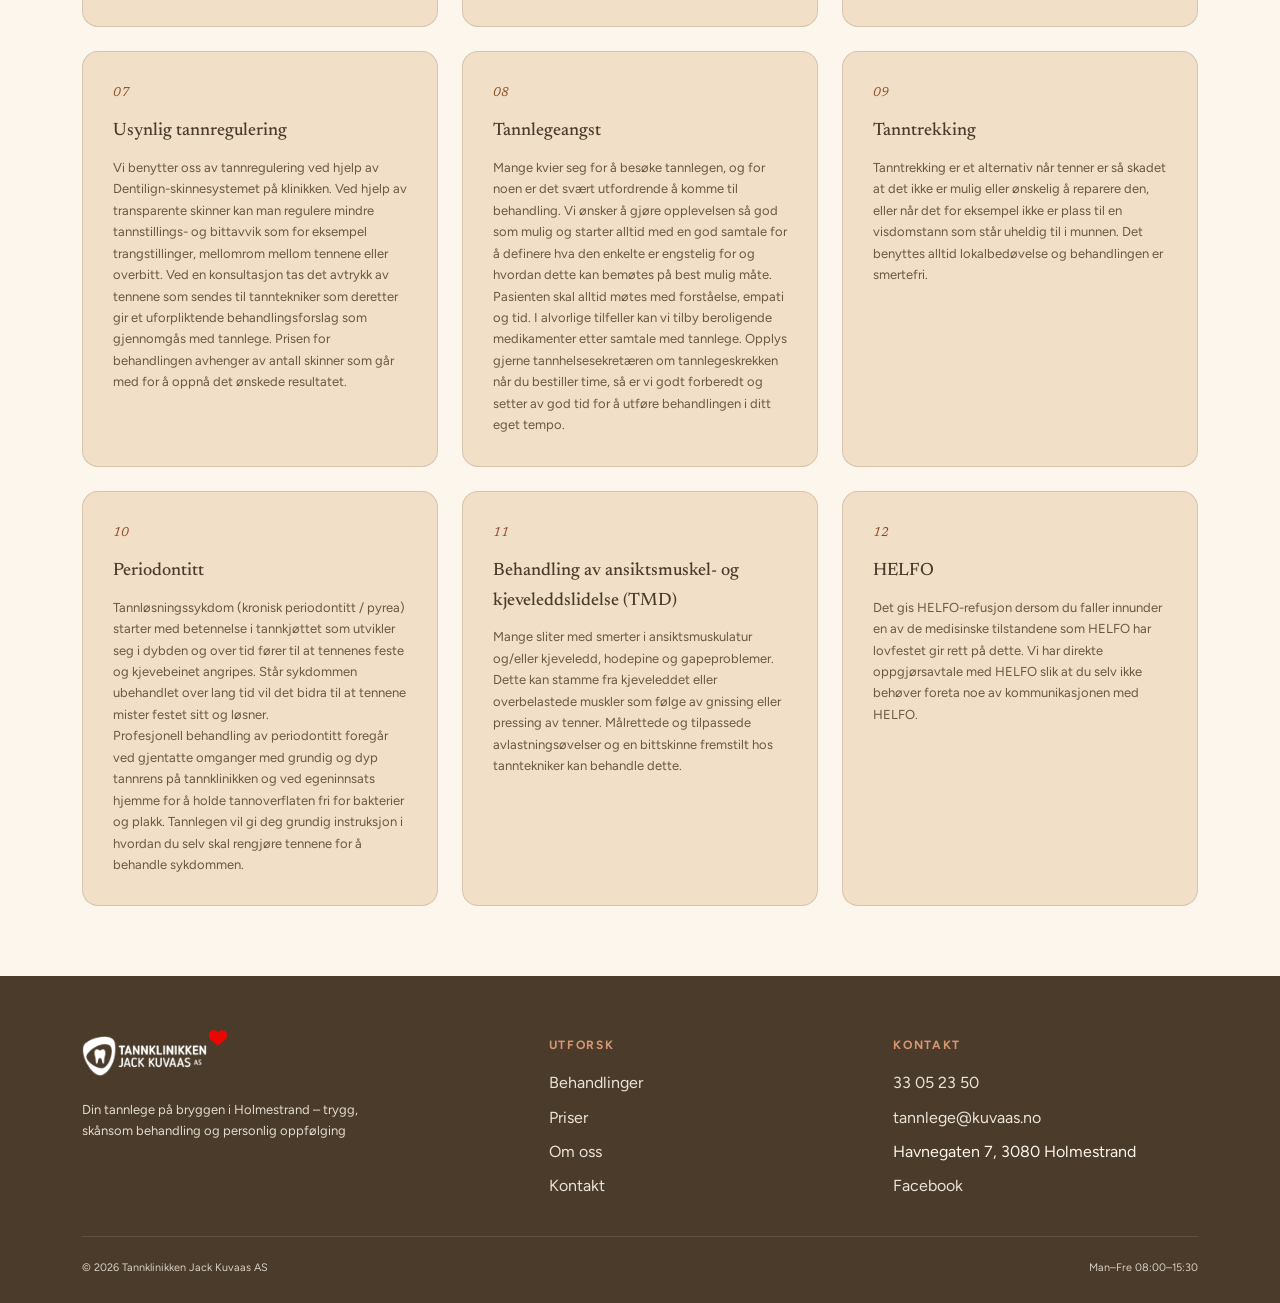
==== commit dfb667ff: "Typografi, kontrast, reduced-motion, reveal-robusthet (issues #1 #3 #4 #5) - #1 Typografi: Newsreade" ====
--- a/behandlinger.html
+++ b/behandlinger.html
@@ -3,11 +3,15 @@
 <head>
 <meta charset="UTF-8">
 <meta name="viewport" content="width=device-width, initial-scale=1.0">
+<script>document.documentElement.classList.add("js");addEventListener("load",function(){setTimeout(function(){if(window.__revealReady)return;document.querySelectorAll(".reveal").forEach(function(e){e.classList.add("visible")})},1500)});</script>
 <title>Behandlinger – Tannklinikken Jack Kuvaas AS</title>
 <meta name="description" content="Behandlingsinformasjon fra Tannklinikken Jack Kuvaas AS i Holmestrand: undersøkelse, fylling, rotfylling, krone og bro, tannbleking, protese, tannregulering og mer.">
 <link rel="icon" type="image/png" sizes="32x32" href="Bilder/favicon-32.png">
 <link rel="icon" type="image/png" sizes="16x16" href="Bilder/favicon-16.png">
 <link rel="apple-touch-icon" sizes="180x180" href="Bilder/favicon-180.png">
+<link rel="preconnect" href="https://fonts.googleapis.com">
+<link rel="preconnect" href="https://fonts.gstatic.com" crossorigin>
+<link href="https://fonts.googleapis.com/css2?family=Figtree:wght@400;500;600;700&family=Newsreader:ital,opsz,wght@0,6..72,400..600;1,6..72,400..500&display=swap" rel="stylesheet">
 <link rel="stylesheet" href="css/style.css">
 </head>
 <body data-page="behandlinger">
@@ -93,6 +97,6 @@
 
 <div id="site-footer"></div>
 <script src="js/main.js"></script>
-<script data-goatcounter="https://rickymoe.goatcounter.com/count" async src="//gc.zgo.at/count.js"></script>
+<!-- Cloudflare Web Analytics --><script defer src='https://static.cloudflareinsights.com/beacon.min.js' data-cf-beacon='{"token": "3b2830d8c1b74ed68dee031783103adc"}'></script><!-- End Cloudflare Web Analytics -->
 </body>
 </html>
--- a/css/style.css
+++ b/css/style.css
@@ -3,12 +3,27 @@
   --cream-deep: #F1DFC7;
   --terracotta: #C6805A;
   --terracotta-soft: #D89572;
-  --terracotta-dark: #A6653F;
+  --terracotta-dark: #A6653F;      /* fyllflater, kanter, hover */
+  --terracotta-tekst: #8a4a28;     /* liten aksent-tekst: AA mot cream + cream-deep */
   --brown: #4A3B2A;
   --brown-soft: #6b5842;
   --line: rgba(74,59,42,.16);
-  --serif: Georgia, 'Times New Roman', serif;
-  --sans: -apple-system, BlinkMacSystemFont, 'Segoe UI', Roboto, Helvetica, Arial, sans-serif;
+
+  /* Typografi -- Newsreader (varm redaksjonell serif m/ kursiv) til display,
+     Figtree (vennlig humanist-sans) til brødtekst/UI. */
+  --serif: "Newsreader", Georgia, 'Times New Roman', serif;
+  --sans: "Figtree", -apple-system, BlinkMacSystemFont, 'Segoe UI', Roboto, sans-serif;
+  --text-xs: 0.75rem;      /* 12 */
+  --text-sm: 0.8125rem;    /* 13 */
+  --text-md: 0.9375rem;    /* 15 */
+  --text-base: 1rem;       /* 16 */
+  --text-lg: 1.125rem;     /* 18 */
+  --text-xl: 1.375rem;     /* 22 */
+  --text-2xl: clamp(1.6rem, 1.1rem + 2.4vw, 2.2rem);
+  --text-3xl: clamp(1.9rem, 1rem + 4.4vw, 3.1rem);
+  --lh-tett: 1.15;
+  --lh-snau: 1.4;
+  --lh-brod: 1.65;
 }
 *, *::before, *::after { margin: 0; padding: 0; box-sizing: border-box; }
 html { scroll-behavior: smooth; overflow-x: clip; }
@@ -16,7 +31,8 @@
   background: var(--cream);
   color: var(--brown);
   font-family: var(--sans);
-  line-height: 1.6;
+  font-size: var(--text-base);
+  line-height: var(--lh-brod);
   -webkit-font-smoothing: antialiased;
 }
 a { text-decoration: none; color: inherit; }
@@ -29,14 +45,14 @@
 }
 
 .eyebrow {
-  font-size: 12px; font-weight: 600; letter-spacing: .18em; text-transform: uppercase;
-  color: var(--terracotta-dark); display: inline-block; margin-bottom: 10px;
-}
-.lead { font-size: 1.05rem; color: var(--brown-soft); max-width: 560px; margin-top: 14px; }
+  font-size: var(--text-xs); font-weight: 600; letter-spacing: .18em; text-transform: uppercase;
+  color: var(--terracotta-tekst); display: inline-block; margin-bottom: 10px;
+}
+.lead { font-size: var(--text-lg); line-height: var(--lh-snau); color: var(--brown-soft); max-width: 560px; margin-top: 14px; }
 
 /* Buttons */
 .btn {
-  display: inline-block; font-size: 14px; font-weight: 600; padding: 14px 26px;
+  display: inline-block; font-size: var(--text-sm); font-weight: 600; padding: 14px 26px;
   border-radius: 100px; cursor: pointer; border: 1px solid transparent;
   transition: transform .2s, background .2s, color .2s; text-align: center;
 }
@@ -49,14 +65,19 @@
 /* Sections */
 .section { padding-top: 70px; padding-bottom: 70px; border-top: 1px solid var(--line); }
 .section-head { display: flex; align-items: baseline; justify-content: space-between; flex-wrap: wrap; gap: 12px; margin-bottom: 40px; }
-.section-head h2 { font-family: var(--serif); font-weight: 600; font-size: clamp(1.6rem, 3vw, 2.2rem); }
-.link-all { font-size: 14px; font-weight: 600; color: var(--terracotta-dark); display: inline-flex; align-items: center; gap: 6px; transition: gap .2s; }
+.section-head h2 { font-family: var(--serif); font-weight: 500; font-size: var(--text-2xl); line-height: var(--lh-tett); }
+.link-all { font-size: var(--text-sm); font-weight: 600; color: var(--terracotta-tekst); display: inline-flex; align-items: center; gap: 6px; transition: gap .2s; }
 .link-all:hover { gap: 10px; }
-.section-note { margin-top: 20px; font-size: 14px; color: var(--brown-soft); }
-
-/* Reveal-animasjon */
-.reveal { opacity: 0; transform: translateY(40px); transition: opacity .8s cubic-bezier(.2,.7,.2,1), transform .8s cubic-bezier(.2,.7,.2,1); }
-.reveal.visible { opacity: 1; transform: none; }
+.section-note { margin-top: 20px; font-size: var(--text-sm); color: var(--brown-soft); }
+
+/* Reveal-animasjon -- kun aktiv når JS kjører (html.js settes av et lite
+   inline-script i <head>). Uten JS vises alt innhold umiddelbart. */
+.reveal { opacity: 1; transform: none; }
+.js .reveal {
+  opacity: 0; transform: translateY(40px);
+  transition: opacity .7s cubic-bezier(.2,.7,.2,1), transform .7s cubic-bezier(.2,.7,.2,1);
+}
+.js .reveal.visible { opacity: 1; transform: none; }
 
 /* ===== Nav ===== */
 .nav {
@@ -69,7 +90,7 @@
 .nav-links { list-style: none; display: flex; gap: 16px; align-items: center; }
 .nav-cta {
   background: var(--terracotta); color: #fff !important; padding: 10px 22px;
-  border-radius: 100px; font-size: 14px; font-weight: 600; transition: background .2s;
+  border-radius: 100px; font-size: var(--text-sm); font-weight: 600; transition: background .2s;
 }
 .nav-cta:hover, .nav-cta.active { background: var(--terracotta-dark); }
 .nav-hamburger {
@@ -100,7 +121,7 @@
   box-shadow: 0 2px 12px rgba(74,59,42,.14);
 }
 .nav-links a {
-  font-size: 14px; font-weight: 600; color: var(--brown);
+  font-size: var(--text-sm); font-weight: 600; color: var(--brown);
   background: rgba(253,246,236,.85);
   border: 1px solid rgba(255,255,255,.5);
   backdrop-filter: blur(8px);
@@ -131,21 +152,21 @@
 .hero .wrap { max-width: 640px; }
 .hero .eyebrow { color: var(--cream-deep); }
 .hero .lead { color: rgba(253,246,236,.92); }
-.hero h1 { font-family: var(--serif); font-style: italic; font-weight: 600; font-size: clamp(2rem, 5vw, 3.2rem); color: #fff; line-height: 1.15; }
+.hero h1 { font-family: var(--serif); font-style: italic; font-weight: 500; font-size: var(--text-3xl); color: #fff; line-height: var(--lh-tett); }
 .hero-cta { display: flex; gap: 14px; margin-top: 30px; flex-wrap: wrap; }
 .hero-cta .btn-outline { border-color: rgba(255,255,255,.7); color: #fff; }
 .hero-cta .btn-outline:hover { background: rgba(255,255,255,.15); }
 
 .rating-badge {
   display: inline-flex; align-items: center; gap: 10px;
-  margin-top: 22px; font-size: 14px; font-weight: 600; color: #fff;
+  margin-top: 22px; font-size: var(--text-sm); font-weight: 600; color: #fff;
   transition: opacity .2s;
 }
 .rating-badge:hover { opacity: .8; }
-.rating-stars { color: #F2B84B; letter-spacing: 2px; font-size: 16px; }
+.rating-stars { color: #F2B84B; letter-spacing: 2px; font-size: var(--text-base); }
 
 .page-hero { padding-top: 60px; padding-bottom: 40px; position: relative; }
-.page-hero h1 { font-family: var(--serif); font-style: italic; font-weight: 600; font-size: clamp(1.8rem, 4vw, 2.6rem); color: var(--brown); }
+.page-hero h1 { font-family: var(--serif); font-style: italic; font-weight: 500; font-size: var(--text-2xl); line-height: var(--lh-tett); color: var(--brown); }
 
 /* ===== Quick info row (forside) ===== */
 .quick-info-row { display: grid; grid-template-columns: repeat(3, 1fr); gap: 24px; padding-top: 40px; padding-bottom: 10px; }
@@ -155,18 +176,18 @@
   background: var(--cream-deep); display: flex; align-items: center; justify-content: center;
 }
 .quick-info-icon svg { width: 22px; height: 22px; fill: var(--terracotta-dark); }
-.quick-info h4 { font-size: 15px; margin-bottom: 3px; }
-.quick-info p { font-size: 14px; color: var(--brown-soft); }
+.quick-info h4 { font-size: var(--text-md); margin-bottom: 3px; }
+.quick-info p { font-size: var(--text-sm); color: var(--brown-soft); }
 .quick-info p a { color: var(--brown-soft); }
-.quick-info p a:hover { color: var(--terracotta-dark); }
+.quick-info p a:hover { color: var(--terracotta-tekst); }
 @media (max-width: 760px) { .quick-info-row { grid-template-columns: 1fr; } }
 
 /* ===== Service row (forside) ===== */
 .service-row { display: grid; grid-template-columns: repeat(3, 1fr); gap: 24px; }
 .service-card { background: var(--cream-deep); border: 1px solid var(--line); border-radius: 16px; padding: 30px; }
-.service-card .num { font-family: var(--serif); font-style: italic; color: var(--terracotta-dark); font-size: 14px; margin-bottom: 14px; }
-.service-card h3 { font-family: var(--serif); font-size: 1.2rem; margin-bottom: 10px; }
-.service-card p { font-size: 14px; color: var(--brown-soft); line-height: 1.65; }
+.service-card .num { font-family: var(--serif); font-style: italic; color: var(--terracotta-tekst); font-size: var(--text-sm); margin-bottom: 14px; }
+.service-card h3 { font-family: var(--serif); font-weight: 500; font-size: var(--text-lg); margin-bottom: 10px; }
+.service-card p { font-size: var(--text-sm); color: var(--brown-soft); line-height: var(--lh-brod); }
 @media (max-width: 860px) { .service-row { grid-template-columns: 1fr; } }
 
 /* ===== About/trust grid (forside) ===== */
@@ -177,8 +198,8 @@
   position: absolute; width: 260px; max-width: 60%;
   top: -30px; right: -20px; opacity: .08; z-index: -1; pointer-events: none;
 }
-.about-text h2 { font-family: var(--serif); font-weight: 600; font-size: clamp(1.6rem, 3vw, 2.2rem); margin: 8px 0 18px; }
-.about-text p { margin-bottom: 14px; color: var(--brown-soft); line-height: 1.75; }
+.about-text h2 { font-family: var(--serif); font-weight: 500; font-size: var(--text-2xl); line-height: var(--lh-tett); margin: 8px 0 18px; }
+.about-text p { margin-bottom: 14px; color: var(--brown-soft); line-height: var(--lh-brod); }
 @media (max-width: 860px) { .about-grid { grid-template-columns: 1fr; } }
 
 .about-grid--flip {
@@ -205,12 +226,13 @@
 @media (max-width: 860px) { .om-text-heart { width: 110px; left: 40px; top: -30px; } }
 .about-text--card .eyebrow {
   margin-top: 180px;
-  font-size: 20px;
-  font-weight: 700;
+  font-size: var(--text-xl);
+  font-weight: 500;
   letter-spacing: .04em;
   text-transform: none;
   font-family: var(--serif);
   font-style: italic;
+  color: var(--terracotta-tekst);
 }
 
 body[data-page="om-oss"] .about-photo { object-position: 50% 12%; }
@@ -236,27 +258,27 @@
 
 /* ===== Priser ===== */
 .price-teaser-grid, .price-list { display: flex; flex-direction: column; gap: 2px; background: var(--line); border-radius: 12px; overflow: hidden; }
-.price-row { display: flex; justify-content: space-between; gap: 16px; background: #fff; padding: 16px 22px; font-size: 15px; }
-.price-row strong { color: var(--terracotta-dark); white-space: nowrap; }
+.price-row { display: flex; justify-content: space-between; gap: 16px; background: #fff; padding: 16px 22px; font-size: var(--text-md); }
+.price-row strong { color: var(--terracotta-tekst); white-space: nowrap; }
 .price-cat { margin-bottom: 36px; }
-.price-cat h3 { font-family: var(--serif); font-size: 1.3rem; margin-bottom: 14px; color: var(--terracotta-dark); }
+.price-cat h3 { font-family: var(--serif); font-weight: 500; font-size: var(--text-xl); margin-bottom: 14px; color: var(--terracotta-tekst); }
 
 /* ===== Team (om oss) ===== */
 .team-grid { display: grid; grid-template-columns: repeat(auto-fill, minmax(220px, 1fr)); gap: 24px; margin-top: 20px; }
 .team-card { background: #fff; border: 1px solid var(--line); border-radius: 16px; overflow: hidden; text-align: center; }
 .team-card img { width: 100%; aspect-ratio: 1/1; object-fit: cover; }
 .team-card .team-body { padding: 18px; }
-.team-card .role { font-size: 11px; text-transform: uppercase; letter-spacing: .08em; color: var(--terracotta-dark); margin-bottom: 6px; }
-.team-card h3 { font-family: var(--serif); font-size: 1.05rem; }
-.team-card .badge { font-size: 12px; color: var(--brown-soft); margin-top: 6px; }
-.team-group-title { font-family: var(--serif); font-size: 1.3rem; margin: 40px 0 4px; color: var(--terracotta-dark); }
+.team-card .role { font-size: var(--text-xs); text-transform: uppercase; letter-spacing: .08em; color: var(--terracotta-tekst); margin-bottom: 6px; }
+.team-card h3 { font-family: var(--serif); font-weight: 500; font-size: var(--text-lg); }
+.team-card .badge { font-size: var(--text-xs); color: var(--brown-soft); margin-top: 6px; }
+.team-group-title { font-family: var(--serif); font-weight: 500; font-size: var(--text-xl); margin: 40px 0 4px; color: var(--terracotta-tekst); }
 .team-group-title:first-of-type { margin-top: 10px; }
 
 /* ===== Klinikken (arbeidsside, kun lokalt) ===== */
 .klinikk-gallery { display: grid; grid-template-columns: repeat(auto-fill, minmax(280px, 1fr)); gap: 24px; }
 .klinikk-photo { background: #fff; border: 1px solid var(--line); border-radius: 16px; overflow: hidden; }
 .klinikk-photo img { width: 100%; aspect-ratio: 4/5; object-fit: cover; display: block; }
-.klinikk-caption { padding: 12px 16px; font-size: 13px; color: var(--brown-soft); font-family: monospace; }
+.klinikk-caption { padding: 12px 16px; font-size: var(--text-sm); color: var(--brown-soft); font-family: monospace; }
 
 .klinikk-editorial {
   display: grid; grid-template-columns: repeat(2, 1fr); gap: 24px;
@@ -276,23 +298,23 @@
   padding: 26px; background: linear-gradient(180deg, rgba(74,59,42,0) 45%, rgba(74,59,42,.86) 100%);
 }
 .klinikk-card h3 {
-  font-family: var(--serif); font-style: italic; font-weight: 600;
-  font-size: 1.5rem; line-height: 1.2; color: #fff;
-}
-.klinikk-card p { font-size: 13px; color: rgba(253,246,236,.85); margin-top: 8px; }
+  font-family: var(--serif); font-style: italic; font-weight: 500;
+  font-size: var(--text-xl); line-height: var(--lh-tett); color: #fff;
+}
+.klinikk-card p { font-size: var(--text-sm); color: rgba(253,246,236,.9); margin-top: 8px; }
 
 /* ===== Footer ===== */
 .footer { background: var(--brown); color: var(--cream); padding: 60px 0 26px; }
 .footer-grid { display: grid; grid-template-columns: 1.4fr 1fr 1fr; gap: 40px; margin-bottom: 36px; }
-.footer h4 { font-size: 12px; letter-spacing: .14em; text-transform: uppercase; color: var(--terracotta-soft); margin-bottom: 14px; }
+.footer h4 { font-size: var(--text-xs); letter-spacing: .14em; text-transform: uppercase; color: var(--terracotta-soft); margin-bottom: 14px; }
 .footer ul { list-style: none; display: flex; flex-direction: column; gap: 8px; }
-.footer a { color: var(--cream); opacity: .85; }
+.footer a { color: var(--cream); opacity: .9; }
 .footer a:hover { opacity: 1; text-decoration: underline; }
 .footer-logo { position: relative; display: inline-block; }
 .footer-logo img { height: 40px; margin-bottom: 14px; filter: brightness(0) invert(1); }
 .footer-logo-heart { position: absolute; top: -6px; right: -20px; height: 16px !important; width: auto; margin-bottom: 0 !important; filter: none !important; opacity: .9; }
-.footer-brand p { font-size: 14px; opacity: .8; max-width: 320px; }
-.footer-bottom { display: flex; justify-content: space-between; flex-wrap: wrap; gap: 10px; padding-top: 22px; border-top: 1px solid rgba(253,246,236,.15); font-size: 13px; opacity: .75; }
+.footer-brand p { font-size: var(--text-sm); opacity: .85; max-width: 320px; }
+.footer-bottom { display: flex; justify-content: space-between; flex-wrap: wrap; gap: 10px; padding-top: 22px; border-top: 1px solid rgba(253,246,236,.15); font-size: var(--text-sm); opacity: .8; }
 @media (max-width: 760px) { .footer-grid { grid-template-columns: 1fr; } }
 
 /* ===== Kontaktskjema ===== */
@@ -311,12 +333,12 @@
   font-family: var(--sans);
   line-height: 1.5;
 }
-.form-card h2 { font-family: var(--serif); font-weight: 600; font-size: 1.5rem; margin-bottom: 26px; }
+.form-card h2 { font-family: var(--serif); font-weight: 500; font-size: var(--text-xl); margin-bottom: 26px; }
 .form-group { margin-bottom: 18px; }
-.form-group label { display: block; font-size: 13px; font-weight: 600; color: var(--brown-soft); margin-bottom: 8px; letter-spacing: .03em; }
+.form-group label { display: block; font-size: var(--text-sm); font-weight: 600; color: var(--brown-soft); margin-bottom: 8px; letter-spacing: .03em; }
 .form-group input, .form-group select, .form-group textarea {
   width: 100%; padding: 13px 16px; border: 1px solid var(--line); border-radius: 10px;
-  font-family: var(--sans); font-size: 15px; color: var(--brown); background: var(--cream);
+  font-family: var(--sans); font-size: 16px; color: var(--brown); background: var(--cream);
   outline: none; appearance: none; transition: border-color .2s, box-shadow .2s;
 }
 .form-group input:focus, .form-group select:focus, .form-group textarea:focus {
@@ -325,22 +347,22 @@
 .form-group textarea { resize: vertical; min-height: 120px; }
 .form-row { display: grid; grid-template-columns: 1fr 1fr; gap: 16px; }
 .form-submit { width: 100%; margin-top: 6px; }
-.form-note { font-size: 12px; color: var(--brown-soft); margin-top: 12px; text-align: center; }
-.form-error { display: none; background: #fdeee8; border: 1px solid #e8b79c; border-radius: 10px; padding: 12px 16px; font-size: 14px; color: #8a3d1f; margin-bottom: 20px; }
+.form-note { font-size: var(--text-xs); color: var(--brown-soft); margin-top: 12px; text-align: center; }
+.form-error { display: none; background: #fdeee8; border: 1px solid #e8b79c; border-radius: 10px; padding: 12px 16px; font-size: var(--text-sm); color: #8a3d1f; margin-bottom: 20px; }
 .form-error.visible { display: block; }
 button:disabled { opacity: .6; cursor: not-allowed; }
 .form-success { display: none; text-align: center; padding: 30px 0; }
 .form-success .check { width: 54px; height: 54px; background: var(--cream-deep); border-radius: 50%; display: flex; align-items: center; justify-content: center; margin: 0 auto 16px; }
 .form-success .check svg { width: 26px; height: 26px; fill: var(--terracotta-dark); }
-.form-success h3 { font-family: var(--serif); font-size: 1.3rem; margin-bottom: 8px; }
-.form-success p { font-size: 14px; color: var(--brown-soft); }
+.form-success h3 { font-family: var(--serif); font-weight: 500; font-size: var(--text-lg); margin-bottom: 8px; }
+.form-success p { font-size: var(--text-sm); color: var(--brown-soft); }
 
 .kontakt-info { display: flex; flex-direction: column; gap: 20px; }
 .kinfo-box { background: #fff; border: 1px solid var(--line); border-radius: 16px; padding: 24px; }
-.kinfo-box h4 { font-size: 12px; font-weight: 600; letter-spacing: .14em; text-transform: uppercase; color: var(--brown-soft); margin-bottom: 12px; }
+.kinfo-box h4 { font-size: var(--text-xs); font-weight: 600; letter-spacing: .14em; text-transform: uppercase; color: var(--brown-soft); margin-bottom: 12px; }
 .kinfo-row { display: flex; align-items: flex-start; gap: 10px; margin-bottom: 10px; }
 .kinfo-row:last-child { margin-bottom: 0; }
-.kinfo-row span { font-size: 15px; line-height: 1.5; }
+.kinfo-row span { font-size: var(--text-md); line-height: var(--lh-snau); }
 .kinfo-row a { color: var(--terracotta-dark); font-weight: 600; }
 .kmap { margin-top: 14px; border-radius: 12px; overflow: hidden; border: 1px solid var(--line); }
 .kmap iframe { width: 100%; height: 220px; border: none; display: block; }
@@ -353,3 +375,15 @@
   .form-row { grid-template-columns: 1fr; }
   .form-card { padding: 26px 20px; }
 }
+
+/* ===== Redusert bevegelse (issue #3) ===== */
+@media (prefers-reduced-motion: reduce) {
+  html { scroll-behavior: auto; }
+  *, *::before, *::after {
+    animation-duration: 0.001ms !important;
+    animation-iteration-count: 1 !important;
+    transition-duration: 0.001ms !important;
+  }
+  .reveal, .js .reveal { opacity: 1 !important; transform: none !important; }
+  .btn:hover, .link-all:hover { transform: none; }
+}
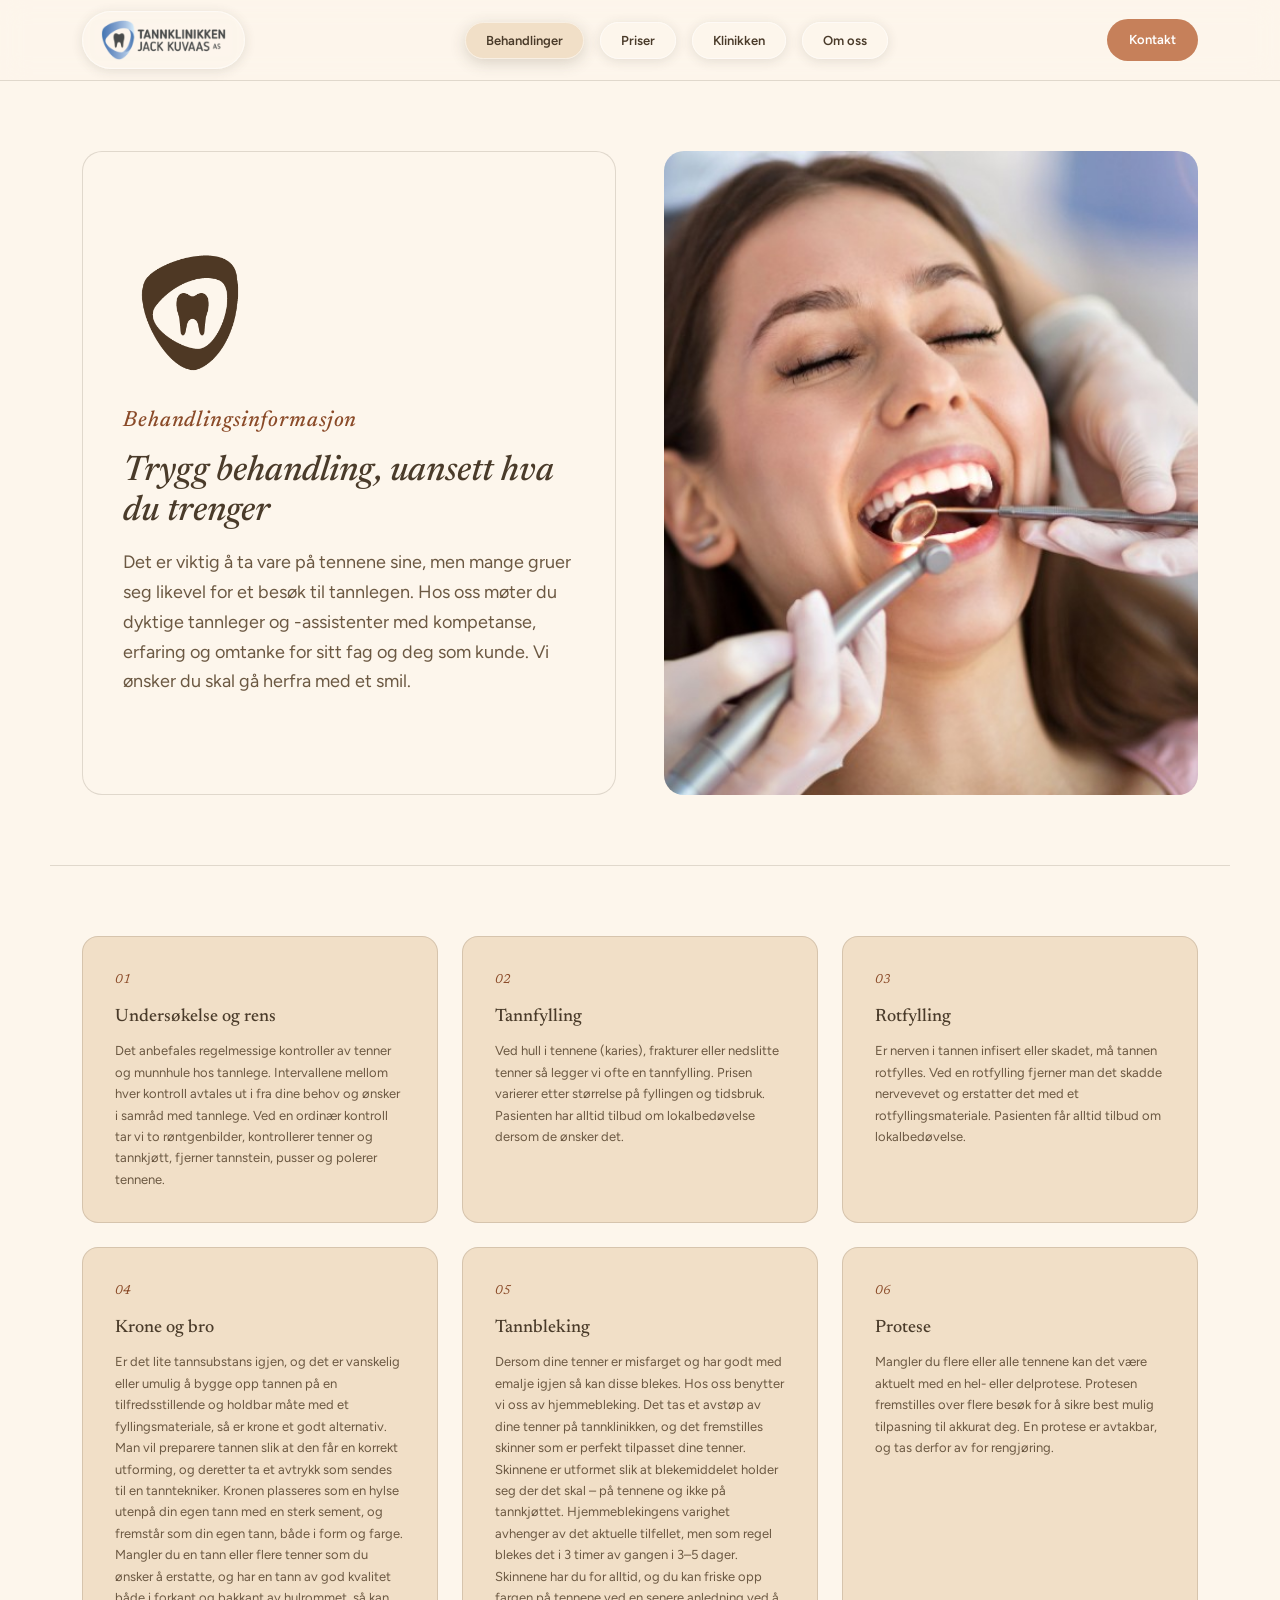
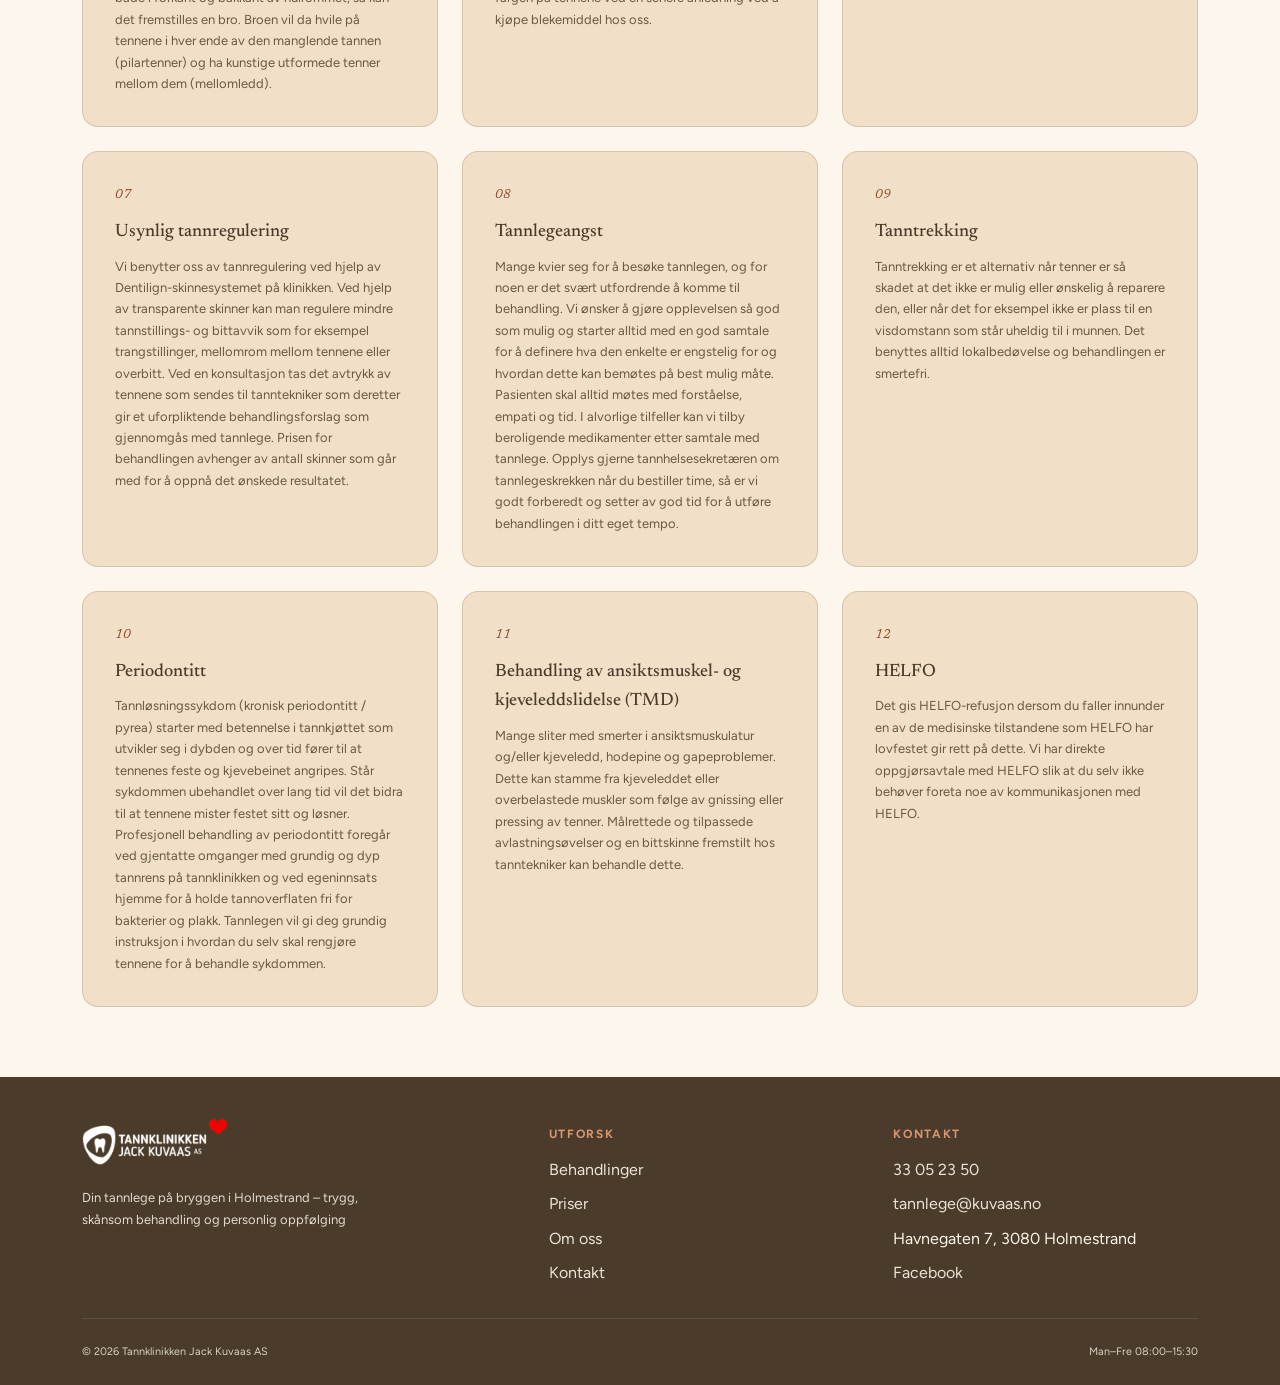
==== commit fbca21b1: "Spacing-skala, .wrap-shorthand, farge-tokens (issues #6 #7 #10) - #6 Spacing: --space-1..8 (4px-base" ====
--- a/behandlinger.html
+++ b/behandlinger.html
@@ -28,7 +28,7 @@
   </div>
 </div>
 
-<section class="section wrap" style="padding-top:0;border-top:none">
+<section class="section wrap section--continued">
   <div class="service-row">
     <div class="service-card reveal">
       <div class="num">01</div>
--- a/css/style.css
+++ b/css/style.css
@@ -8,6 +8,29 @@
   --brown: #4A3B2A;
   --brown-soft: #6b5842;
   --line: rgba(74,59,42,.16);
+
+  /* Flater & effekter (issue #10) */
+  --flate: #fff;                       /* kort, prisrader, info-bokser */
+  --hvit-kant: rgba(255,255,255,.5);
+  --cream-glass: rgba(253,246,236,.9);      /* nav / hamburger over innhold */
+  --cream-glass-soft: rgba(253,246,236,.84);
+  --gull: #F2B84B;                          /* rating-stjerner */
+  --skygge-sm: 0 2px 12px rgba(74,59,42,.14);
+  --skygge-md: 0 4px 16px rgba(74,59,42,.2);
+  --feil-bg: #fdeee8;
+  --feil-kant: #e8b79c;
+  --feil-tekst: #8a3d1f;
+
+  /* Spacing -- én 4px-skala (issue #6) */
+  --space-1: 0.25rem;   /* 4  */
+  --space-2: 0.5rem;    /* 8  */
+  --space-3: 0.75rem;   /* 12 */
+  --space-4: 1rem;      /* 16 */
+  --space-5: 1.5rem;    /* 24 */
+  --space-6: 2rem;      /* 32 */
+  --space-7: 2.5rem;    /* 40 */
+  --space-8: 3rem;      /* 48 */
+  --section-y: 4.375rem; /* 70 -- vertikal seksjonsrytme */
 
   /* Typografi -- Newsreader (varm redaksjonell serif m/ kursiv) til display,
      Figtree (vennlig humanist-sans) til brødtekst/UI. */
@@ -39,16 +62,26 @@
 img { max-width: 100%; display: block; }
 
 /* Layout */
-.wrap { max-width: 1180px; margin: 0 auto; padding: 0 32px; }
+/* padding-inline (ikke shorthand) -- så .section.wrap beholder sin egen
+   vertikale padding uansett kildeorden (issue #7). */
+.wrap { max-width: 1180px; margin: 0 auto; padding-inline: 32px; }
 @media (max-width: 640px) {
-  .wrap { padding: 0 20px; }
+  .wrap { padding-inline: 20px; }
 }
 
 .eyebrow {
   font-size: var(--text-xs); font-weight: 600; letter-spacing: .18em; text-transform: uppercase;
-  color: var(--terracotta-tekst); display: inline-block; margin-bottom: 10px;
-}
-.lead { font-size: var(--text-lg); line-height: var(--lh-snau); color: var(--brown-soft); max-width: 560px; margin-top: 14px; }
+  color: var(--terracotta-tekst); display: inline-block; margin-bottom: var(--space-3);
+}
+.lead { font-size: var(--text-lg); line-height: var(--lh-snau); color: var(--brown-soft); max-width: 560px; margin-top: var(--space-4); }
+.lead-strong { max-width: none; font-weight: 600; color: var(--brown); }
+
+/* Innhold som fortsetter rett under en page-hero uten ny skillelinje (issue #6) */
+.section--flush { border-top: none; }
+.section--continued { border-top: none; padding-top: 0; }
+.section-intro { max-width: 60ch; color: var(--brown-soft); margin-bottom: var(--space-6); }
+.lenke-terra { color: var(--terracotta-dark); font-weight: 600; }
+.dempet { color: var(--brown-soft); }
 
 /* Buttons */
 .btn {
@@ -63,12 +96,13 @@
 .btn-outline:hover { background: var(--cream-deep); }
 
 /* Sections */
-.section { padding-top: 70px; padding-bottom: 70px; border-top: 1px solid var(--line); }
-.section-head { display: flex; align-items: baseline; justify-content: space-between; flex-wrap: wrap; gap: 12px; margin-bottom: 40px; }
+.section { padding-block: var(--section-y); border-top: 1px solid var(--line); }
+.section-head { display: flex; align-items: baseline; justify-content: space-between; flex-wrap: wrap; gap: var(--space-3); margin-bottom: var(--space-7); }
 .section-head h2 { font-family: var(--serif); font-weight: 500; font-size: var(--text-2xl); line-height: var(--lh-tett); }
 .link-all { font-size: var(--text-sm); font-weight: 600; color: var(--terracotta-tekst); display: inline-flex; align-items: center; gap: 6px; transition: gap .2s; }
 .link-all:hover { gap: 10px; }
-.section-note { margin-top: 20px; font-size: var(--text-sm); color: var(--brown-soft); }
+.link-all-inline { display: inline; }
+.section-note { margin-top: var(--space-5); font-size: var(--text-sm); color: var(--brown-soft); }
 
 /* Reveal-animasjon -- kun aktiv når JS kjører (html.js settes av et lite
    inline-script i <head>). Uten JS vises alt innhold umiddelbart. */
@@ -82,28 +116,28 @@
 /* ===== Nav ===== */
 .nav {
   position: sticky; top: 0; z-index: 50;
-  background: rgba(253,246,236,.92); backdrop-filter: blur(14px);
+  background: var(--cream-glass); backdrop-filter: blur(14px);
   border-bottom: 1px solid var(--line);
 }
-.nav .wrap { display: flex; align-items: center; justify-content: space-between; height: 80px; gap: 24px; }
+.nav .wrap { display: flex; align-items: center; justify-content: space-between; height: 80px; gap: var(--space-5); }
 .nav-logo img { height: 40px; }
-.nav-links { list-style: none; display: flex; gap: 16px; align-items: center; }
+.nav-links { list-style: none; display: flex; gap: var(--space-4); align-items: center; }
 .nav-cta {
   background: var(--terracotta); color: #fff !important; padding: 10px 22px;
   border-radius: 100px; font-size: var(--text-sm); font-weight: 600; transition: background .2s;
 }
 .nav-cta:hover, .nav-cta.active { background: var(--terracotta-dark); }
 .nav-hamburger {
-  display: none; flex-direction: column; gap: 5px; background: rgba(253,246,236,.85);
-  border: none; border-radius: 50%; cursor: pointer; padding: 8px;
-  box-shadow: 0 2px 12px rgba(74,59,42,.14);
+  display: none; flex-direction: column; gap: 5px; background: var(--cream-glass-soft);
+  border: none; border-radius: 50%; cursor: pointer; padding: var(--space-2);
+  box-shadow: var(--skygge-sm);
 }
 .nav-hamburger span { width: 22px; height: 2px; background: var(--brown); display: block; }
 
 @media (max-width: 900px) {
   .nav-links {
     position: fixed; top: 80px; left: 0; right: 0; background: var(--cream);
-    flex-direction: column; align-items: flex-start; padding: 24px 32px; gap: 18px;
+    flex-direction: column; align-items: flex-start; padding: var(--space-5) var(--space-6); gap: 18px;
     border-bottom: 1px solid var(--line); display: none;
   }
   .nav-links.open { display: flex; }
@@ -113,27 +147,27 @@
 /* ===== Nav — pill buttons ===== */
 .nav-logo {
   display: inline-flex; align-items: center;
-  background: rgba(253,246,236,.88);
-  border: 1px solid rgba(255,255,255,.5);
+  background: var(--cream-glass-soft);
+  border: 1px solid var(--hvit-kant);
   backdrop-filter: blur(8px);
   border-radius: 100px;
   padding: 8px 18px;
-  box-shadow: 0 2px 12px rgba(74,59,42,.14);
+  box-shadow: var(--skygge-sm);
 }
 .nav-links a {
   font-size: var(--text-sm); font-weight: 600; color: var(--brown);
-  background: rgba(253,246,236,.85);
-  border: 1px solid rgba(255,255,255,.5);
+  background: var(--cream-glass-soft);
+  border: 1px solid var(--hvit-kant);
   backdrop-filter: blur(8px);
   border-radius: 100px;
   padding: 10px 20px;
-  box-shadow: 0 2px 12px rgba(74,59,42,.14);
+  box-shadow: var(--skygge-sm);
   transition: background .2s, box-shadow .2s;
 }
 .nav-links a:hover,
 .nav-links a.active {
   background: var(--cream-deep);
-  box-shadow: 0 4px 16px rgba(74,59,42,.2);
+  box-shadow: var(--skygge-md);
 }
 
 /* ===== Hero ===== */
@@ -153,24 +187,24 @@
 .hero .eyebrow { color: var(--cream-deep); }
 .hero .lead { color: rgba(253,246,236,.92); }
 .hero h1 { font-family: var(--serif); font-style: italic; font-weight: 500; font-size: var(--text-3xl); color: #fff; line-height: var(--lh-tett); }
-.hero-cta { display: flex; gap: 14px; margin-top: 30px; flex-wrap: wrap; }
+.hero-cta { display: flex; gap: var(--space-3); margin-top: var(--space-6); flex-wrap: wrap; }
 .hero-cta .btn-outline { border-color: rgba(255,255,255,.7); color: #fff; }
 .hero-cta .btn-outline:hover { background: rgba(255,255,255,.15); }
 
 .rating-badge {
-  display: inline-flex; align-items: center; gap: 10px;
-  margin-top: 22px; font-size: var(--text-sm); font-weight: 600; color: #fff;
+  display: inline-flex; align-items: center; gap: var(--space-3);
+  margin-top: var(--space-5); font-size: var(--text-sm); font-weight: 600; color: #fff;
   transition: opacity .2s;
 }
 .rating-badge:hover { opacity: .8; }
-.rating-stars { color: #F2B84B; letter-spacing: 2px; font-size: var(--text-base); }
-
-.page-hero { padding-top: 60px; padding-bottom: 40px; position: relative; }
+.rating-stars { color: var(--gull); letter-spacing: 2px; font-size: var(--text-base); }
+
+.page-hero { padding-top: var(--space-8); padding-bottom: var(--space-7); position: relative; }
 .page-hero h1 { font-family: var(--serif); font-style: italic; font-weight: 500; font-size: var(--text-2xl); line-height: var(--lh-tett); color: var(--brown); }
 
 /* ===== Quick info row (forside) ===== */
-.quick-info-row { display: grid; grid-template-columns: repeat(3, 1fr); gap: 24px; padding-top: 40px; padding-bottom: 10px; }
-.quick-info { display: flex; align-items: center; gap: 16px; }
+.quick-info-row { display: grid; grid-template-columns: repeat(3, 1fr); gap: var(--space-5); padding-top: var(--space-7); padding-bottom: 10px; }
+.quick-info { display: flex; align-items: center; gap: var(--space-4); }
 .quick-info-icon {
   flex: 0 0 auto; width: 50px; height: 50px; border-radius: 50%;
   background: var(--cream-deep); display: flex; align-items: center; justify-content: center;
@@ -183,28 +217,28 @@
 @media (max-width: 760px) { .quick-info-row { grid-template-columns: 1fr; } }
 
 /* ===== Service row (forside) ===== */
-.service-row { display: grid; grid-template-columns: repeat(3, 1fr); gap: 24px; }
-.service-card { background: var(--cream-deep); border: 1px solid var(--line); border-radius: 16px; padding: 30px; }
-.service-card .num { font-family: var(--serif); font-style: italic; color: var(--terracotta-tekst); font-size: var(--text-sm); margin-bottom: 14px; }
-.service-card h3 { font-family: var(--serif); font-weight: 500; font-size: var(--text-lg); margin-bottom: 10px; }
+.service-row { display: grid; grid-template-columns: repeat(3, 1fr); gap: var(--space-5); }
+.service-card { background: var(--cream-deep); border: 1px solid var(--line); border-radius: 16px; padding: var(--space-6); }
+.service-card .num { font-family: var(--serif); font-style: italic; color: var(--terracotta-tekst); font-size: var(--text-sm); margin-bottom: var(--space-3); }
+.service-card h3 { font-family: var(--serif); font-weight: 500; font-size: var(--text-lg); margin-bottom: var(--space-2); }
 .service-card p { font-size: var(--text-sm); color: var(--brown-soft); line-height: var(--lh-brod); }
 @media (max-width: 860px) { .service-row { grid-template-columns: 1fr; } }
 
 /* ===== About/trust grid (forside) ===== */
-.about-grid { display: grid; grid-template-columns: 380px 1fr; gap: 48px; align-items: center; }
+.about-grid { display: grid; grid-template-columns: 380px 1fr; gap: var(--space-8); align-items: center; }
 .about-photo { width: 100%; border-radius: 20px; object-fit: cover; aspect-ratio: 4/3; display: block; }
 .about-text { position: relative; }
 .about-text-heart {
   position: absolute; width: 260px; max-width: 60%;
   top: -30px; right: -20px; opacity: .08; z-index: -1; pointer-events: none;
 }
-.about-text h2 { font-family: var(--serif); font-weight: 500; font-size: var(--text-2xl); line-height: var(--lh-tett); margin: 8px 0 18px; }
-.about-text p { margin-bottom: 14px; color: var(--brown-soft); line-height: var(--lh-brod); }
+.about-text h2 { font-family: var(--serif); font-weight: 500; font-size: var(--text-2xl); line-height: var(--lh-tett); margin: var(--space-2) 0 var(--space-4); }
+.about-text p { margin-bottom: var(--space-3); color: var(--brown-soft); line-height: var(--lh-brod); }
 @media (max-width: 860px) { .about-grid { grid-template-columns: 1fr; } }
 
 .about-grid--flip {
-  grid-template-columns: 1fr 1fr; align-items: stretch; gap: 64px;
-  padding: 60px 32px 60px 32px;
+  grid-template-columns: 1fr 1fr; align-items: stretch; gap: var(--space-8);
+  padding-block: var(--section-y);
 }
 .about-grid--flip .about-photo { order: 2; aspect-ratio: auto; width: 100%; height: 100%; }
 @media (max-width: 860px) { .about-grid--flip { grid-template-columns: 1fr; } }
@@ -214,7 +248,7 @@
   background: var(--cream);
   border: 1px solid var(--line);
   border-radius: 20px;
-  padding: 40px;
+  padding: var(--space-7);
   display: flex;
   flex-direction: column;
   justify-content: center;
@@ -222,10 +256,11 @@
 }
 .about-card-watermark { position: absolute; top: 24px; left: -8px; width: 200px; opacity: 1; }
 .om-text-block { position: relative; }
+.om-text-block p { max-width: 62ch; color: var(--brown-soft); margin-bottom: var(--space-4); line-height: var(--lh-brod); }
+.om-text-block p:last-of-type { margin-bottom: var(--space-8); }
 .om-text-heart { position: absolute; width: 170px; top: -50px; left: 140px; opacity: .08; z-index: -1; pointer-events: none; }
 @media (max-width: 860px) { .om-text-heart { width: 110px; left: 40px; top: -30px; } }
 .about-text--card .eyebrow {
-  margin-top: 180px;
   font-size: var(--text-xl);
   font-weight: 500;
   letter-spacing: .04em;
@@ -235,14 +270,20 @@
   color: var(--terracotta-tekst);
 }
 
+/* Vannmerket ligger I FLYTEN som første element i kortet (issue #6) -- da
+   følger teksten naturlig under det, uten den tidligere margin-top-hacken
+   (180 / 220 / 90 px avhengig av side og breakpoint). */
+.about-grid--flip .about-card-watermark {
+  position: static;
+  width: 150px;
+  margin: 0 0 var(--space-4) -8px;
+  opacity: 1;
+}
+@media (max-width: 860px) {
+  .about-grid--flip .about-card-watermark { width: 110px; }
+}
+
 body[data-page="om-oss"] .about-photo { object-position: 50% 12%; }
-body[data-page="om-oss"] .about-text--card .eyebrow { margin-top: 220px; }
-
-@media (max-width: 860px) {
-  .about-card-watermark { width: 110px; top: 16px; left: -8px; }
-  .about-text--card .eyebrow,
-  body[data-page="om-oss"] .about-text--card .eyebrow { margin-top: 90px; }
-}
 
 /* ===== Hero card without a photo: icon + text side by side ===== */
 .hero-card--split { flex-direction: row; justify-content: flex-start; align-items: center; gap: 40px; overflow: visible; }
@@ -258,14 +299,14 @@
 
 /* ===== Priser ===== */
 .price-teaser-grid, .price-list { display: flex; flex-direction: column; gap: 2px; background: var(--line); border-radius: 12px; overflow: hidden; }
-.price-row { display: flex; justify-content: space-between; gap: 16px; background: #fff; padding: 16px 22px; font-size: var(--text-md); }
+.price-row { display: flex; justify-content: space-between; gap: var(--space-4); background: var(--flate); padding: var(--space-4) var(--space-5); font-size: var(--text-md); }
 .price-row strong { color: var(--terracotta-tekst); white-space: nowrap; }
-.price-cat { margin-bottom: 36px; }
-.price-cat h3 { font-family: var(--serif); font-weight: 500; font-size: var(--text-xl); margin-bottom: 14px; color: var(--terracotta-tekst); }
+.price-cat { margin-bottom: var(--space-8); }
+.price-cat h3 { font-family: var(--serif); font-weight: 500; font-size: var(--text-xl); margin-bottom: var(--space-3); color: var(--terracotta-tekst); }
 
 /* ===== Team (om oss) ===== */
 .team-grid { display: grid; grid-template-columns: repeat(auto-fill, minmax(220px, 1fr)); gap: 24px; margin-top: 20px; }
-.team-card { background: #fff; border: 1px solid var(--line); border-radius: 16px; overflow: hidden; text-align: center; }
+.team-card { background: var(--flate); border: 1px solid var(--line); border-radius: 16px; overflow: hidden; text-align: center; }
 .team-card img { width: 100%; aspect-ratio: 1/1; object-fit: cover; }
 .team-card .team-body { padding: 18px; }
 .team-card .role { font-size: var(--text-xs); text-transform: uppercase; letter-spacing: .08em; color: var(--terracotta-tekst); margin-bottom: 6px; }
@@ -276,7 +317,7 @@
 
 /* ===== Klinikken (arbeidsside, kun lokalt) ===== */
 .klinikk-gallery { display: grid; grid-template-columns: repeat(auto-fill, minmax(280px, 1fr)); gap: 24px; }
-.klinikk-photo { background: #fff; border: 1px solid var(--line); border-radius: 16px; overflow: hidden; }
+.klinikk-photo { background: var(--flate); border: 1px solid var(--line); border-radius: 16px; overflow: hidden; }
 .klinikk-photo img { width: 100%; aspect-ratio: 4/5; object-fit: cover; display: block; }
 .klinikk-caption { padding: 12px 16px; font-size: var(--text-sm); color: var(--brown-soft); font-family: monospace; }
 
@@ -289,8 +330,8 @@
 .klinikk-card img { width: 100%; height: 100%; object-fit: cover; display: block; }
 .klinikk-card .klinikk-tag {
   position: absolute; top: 16px; left: 16px;
-  background: rgba(253,246,236,.92); color: var(--brown);
-  font-size: 11px; letter-spacing: .1em; text-transform: uppercase; font-weight: 700;
+  background: var(--cream-glass); color: var(--brown);
+  font-size: var(--text-xs); letter-spacing: .1em; text-transform: uppercase; font-weight: 700;
   padding: 7px 14px; border-radius: 100px;
 }
 .klinikk-card .klinikk-overlay {
@@ -304,38 +345,39 @@
 .klinikk-card p { font-size: var(--text-sm); color: rgba(253,246,236,.9); margin-top: 8px; }
 
 /* ===== Footer ===== */
-.footer { background: var(--brown); color: var(--cream); padding: 60px 0 26px; }
-.footer-grid { display: grid; grid-template-columns: 1.4fr 1fr 1fr; gap: 40px; margin-bottom: 36px; }
-.footer h4 { font-size: var(--text-xs); letter-spacing: .14em; text-transform: uppercase; color: var(--terracotta-soft); margin-bottom: 14px; }
-.footer ul { list-style: none; display: flex; flex-direction: column; gap: 8px; }
+.footer { background: var(--brown); color: var(--cream); padding: var(--space-8) 0 var(--space-5); }
+.footer-grid { display: grid; grid-template-columns: 1.4fr 1fr 1fr; gap: var(--space-7); margin-bottom: var(--space-6); }
+.footer h4 { font-size: var(--text-xs); letter-spacing: .14em; text-transform: uppercase; color: var(--terracotta-soft); margin-bottom: var(--space-3); }
+.footer ul { list-style: none; display: flex; flex-direction: column; gap: var(--space-2); }
 .footer a { color: var(--cream); opacity: .9; }
 .footer a:hover { opacity: 1; text-decoration: underline; }
 .footer-logo { position: relative; display: inline-block; }
 .footer-logo img { height: 40px; margin-bottom: 14px; filter: brightness(0) invert(1); }
 .footer-logo-heart { position: absolute; top: -6px; right: -20px; height: 16px !important; width: auto; margin-bottom: 0 !important; filter: none !important; opacity: .9; }
 .footer-brand p { font-size: var(--text-sm); opacity: .85; max-width: 320px; }
-.footer-bottom { display: flex; justify-content: space-between; flex-wrap: wrap; gap: 10px; padding-top: 22px; border-top: 1px solid rgba(253,246,236,.15); font-size: var(--text-sm); opacity: .8; }
+.footer-bottom { display: flex; justify-content: space-between; flex-wrap: wrap; gap: var(--space-3); padding-top: var(--space-5); border-top: 1px solid rgba(253,246,236,.15); font-size: var(--text-sm); opacity: .8; }
 @media (max-width: 760px) { .footer-grid { grid-template-columns: 1fr; } }
 
 /* ===== Kontaktskjema ===== */
-.kontakt-grid { display: grid; grid-template-columns: 1fr 380px; gap: 48px; align-items: start; }
-.form-card { background: #fff; border: 1px solid var(--line); border-radius: 20px; padding: 40px; }
+.kontakt-grid { display: grid; grid-template-columns: 1fr 380px; gap: var(--space-8); align-items: start; }
+.form-card { background: var(--flate); border: 1px solid var(--line); border-radius: 20px; padding: var(--space-7); }
+.form-intro { color: var(--brown-soft); margin-bottom: var(--space-6); line-height: var(--lh-brod); }
 .postit {
   background: #fff9c4;
   border-left: 4px solid #f9a825;
   border-radius: 4px 8px 8px 4px;
   padding: 10px 14px;
-  margin-bottom: 24px;
+  margin-bottom: var(--space-5);
   box-shadow: 2px 3px 8px rgba(0,0,0,.12);
   transform: rotate(-0.6deg);
-  font-size: 13px;
+  font-size: var(--text-sm);
   color: #c0392b;
   font-family: var(--sans);
-  line-height: 1.5;
-}
-.form-card h2 { font-family: var(--serif); font-weight: 500; font-size: var(--text-xl); margin-bottom: 26px; }
-.form-group { margin-bottom: 18px; }
-.form-group label { display: block; font-size: var(--text-sm); font-weight: 600; color: var(--brown-soft); margin-bottom: 8px; letter-spacing: .03em; }
+  line-height: var(--lh-snau);
+}
+.form-card h2 { font-family: var(--serif); font-weight: 500; font-size: var(--text-xl); margin-bottom: var(--space-5); }
+.form-group { margin-bottom: var(--space-4); }
+.form-group label { display: block; font-size: var(--text-sm); font-weight: 600; color: var(--brown-soft); margin-bottom: var(--space-2); letter-spacing: .03em; }
 .form-group input, .form-group select, .form-group textarea {
   width: 100%; padding: 13px 16px; border: 1px solid var(--line); border-radius: 10px;
   font-family: var(--sans); font-size: 16px; color: var(--brown); background: var(--cream);
@@ -345,35 +387,35 @@
   border-color: var(--terracotta); box-shadow: 0 0 0 3px rgba(198,128,90,.18);
 }
 .form-group textarea { resize: vertical; min-height: 120px; }
-.form-row { display: grid; grid-template-columns: 1fr 1fr; gap: 16px; }
+.form-row { display: grid; grid-template-columns: 1fr 1fr; gap: var(--space-4); }
 .form-submit { width: 100%; margin-top: 6px; }
-.form-note { font-size: var(--text-xs); color: var(--brown-soft); margin-top: 12px; text-align: center; }
-.form-error { display: none; background: #fdeee8; border: 1px solid #e8b79c; border-radius: 10px; padding: 12px 16px; font-size: var(--text-sm); color: #8a3d1f; margin-bottom: 20px; }
+.form-note { font-size: var(--text-xs); color: var(--brown-soft); margin-top: var(--space-3); text-align: center; }
+.form-error { display: none; background: var(--feil-bg); border: 1px solid var(--feil-kant); border-radius: 10px; padding: var(--space-3) var(--space-4); font-size: var(--text-sm); color: var(--feil-tekst); margin-bottom: var(--space-5); }
 .form-error.visible { display: block; }
 button:disabled { opacity: .6; cursor: not-allowed; }
-.form-success { display: none; text-align: center; padding: 30px 0; }
-.form-success .check { width: 54px; height: 54px; background: var(--cream-deep); border-radius: 50%; display: flex; align-items: center; justify-content: center; margin: 0 auto 16px; }
+.form-success { display: none; text-align: center; padding: var(--space-6) 0; }
+.form-success .check { width: 54px; height: 54px; background: var(--cream-deep); border-radius: 50%; display: flex; align-items: center; justify-content: center; margin: 0 auto var(--space-4); }
 .form-success .check svg { width: 26px; height: 26px; fill: var(--terracotta-dark); }
 .form-success h3 { font-family: var(--serif); font-weight: 500; font-size: var(--text-lg); margin-bottom: 8px; }
 .form-success p { font-size: var(--text-sm); color: var(--brown-soft); }
 
-.kontakt-info { display: flex; flex-direction: column; gap: 20px; }
-.kinfo-box { background: #fff; border: 1px solid var(--line); border-radius: 16px; padding: 24px; }
-.kinfo-box h4 { font-size: var(--text-xs); font-weight: 600; letter-spacing: .14em; text-transform: uppercase; color: var(--brown-soft); margin-bottom: 12px; }
+.kontakt-info { display: flex; flex-direction: column; gap: var(--space-5); }
+.kinfo-box { background: var(--flate); border: 1px solid var(--line); border-radius: 16px; padding: var(--space-5); }
+.kinfo-box h4 { font-size: var(--text-xs); font-weight: 600; letter-spacing: .14em; text-transform: uppercase; color: var(--brown-soft); margin-bottom: var(--space-3); }
 .kinfo-row { display: flex; align-items: flex-start; gap: 10px; margin-bottom: 10px; }
 .kinfo-row:last-child { margin-bottom: 0; }
 .kinfo-row span { font-size: var(--text-md); line-height: var(--lh-snau); }
 .kinfo-row a { color: var(--terracotta-dark); font-weight: 600; }
-.kmap { margin-top: 14px; border-radius: 12px; overflow: hidden; border: 1px solid var(--line); }
+.kmap { margin-top: var(--space-3); border-radius: 12px; overflow: hidden; border: 1px solid var(--line); }
 .kmap iframe { width: 100%; height: 220px; border: none; display: block; }
 
 @media (max-width: 860px) {
-  .kontakt-grid { grid-template-columns: 1fr; gap: 32px; }
+  .kontakt-grid { grid-template-columns: 1fr; gap: var(--space-6); }
   .kontakt-info { order: -1; }
 }
 @media (max-width: 500px) {
   .form-row { grid-template-columns: 1fr; }
-  .form-card { padding: 26px 20px; }
+  .form-card { padding: var(--space-5) var(--space-4); }
 }
 
 /* ===== Redusert bevegelse (issue #3) ===== */
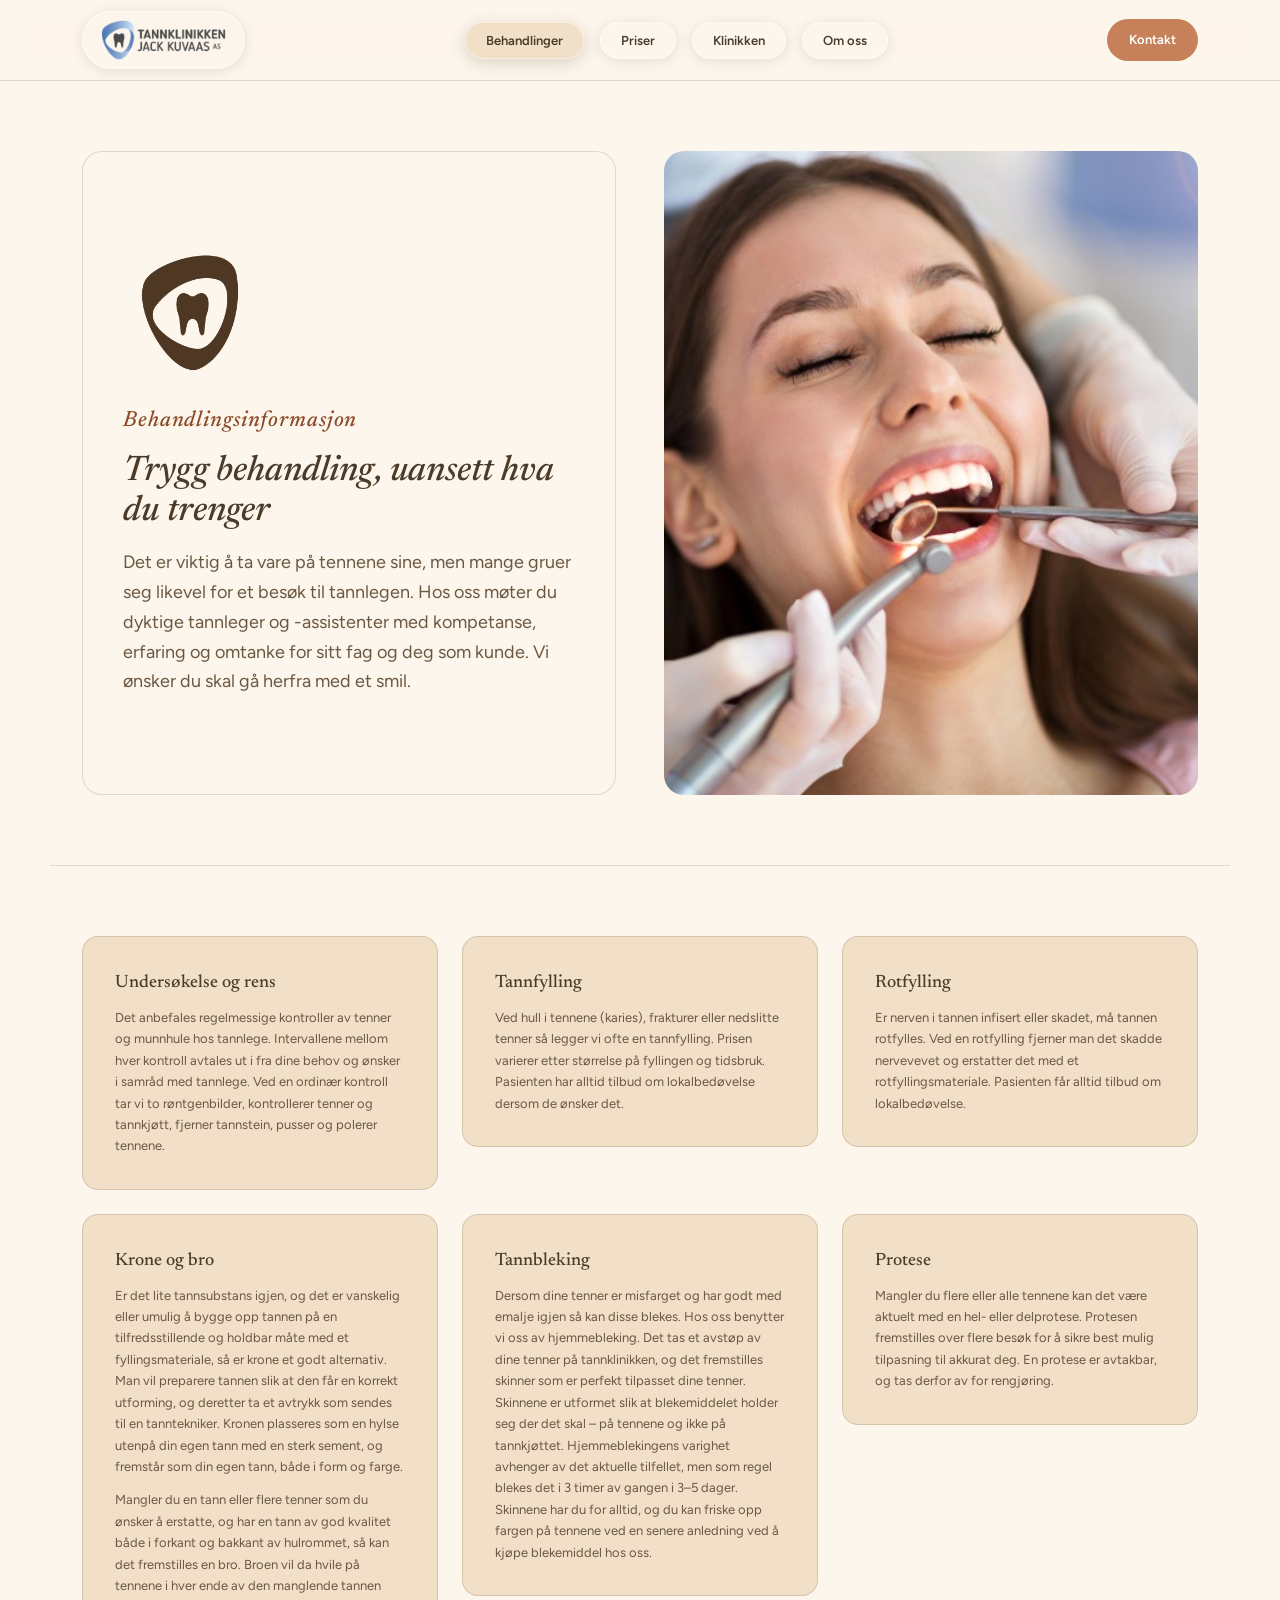
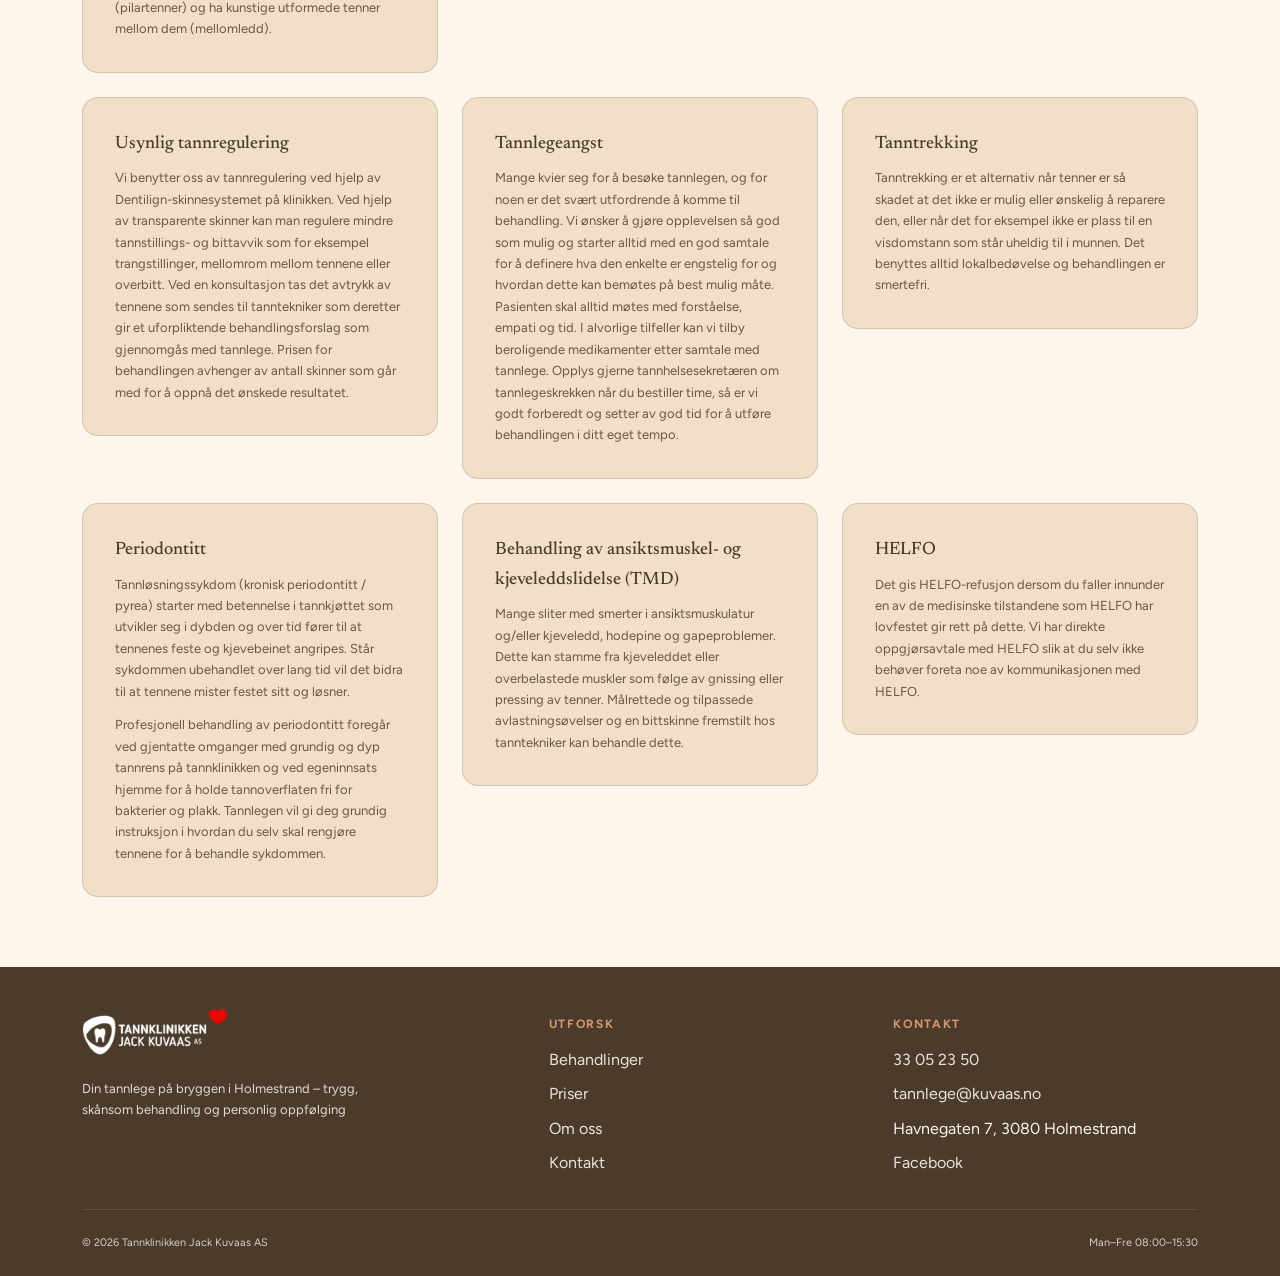
==== commit 63db446b: "Fjern 01/02-nummerering på behandlingskort, la kort få egen høyde (issue #2) - Behandlingene er ikke" ====
--- a/behandlinger.html
+++ b/behandlinger.html
@@ -31,64 +31,52 @@
 <section class="section wrap section--continued">
   <div class="service-row">
     <div class="service-card reveal">
-      <div class="num">01</div>
       <h3>Undersøkelse og rens</h3>
       <p>Det anbefales regelmessige kontroller av tenner og munnhule hos tannlege. Intervallene mellom hver kontroll avtales ut i fra dine behov og ønsker i samråd med tannlege. Ved en ordinær kontroll tar vi to røntgenbilder, kontrollerer tenner og tannkjøtt, fjerner tannstein, pusser og polerer tennene.</p>
     </div>
     <div class="service-card reveal">
-      <div class="num">02</div>
       <h3>Tannfylling</h3>
       <p>Ved hull i tennene (karies), frakturer eller nedslitte tenner så legger vi ofte en tannfylling. Prisen varierer etter størrelse på fyllingen og tidsbruk. Pasienten har alltid tilbud om lokalbedøvelse dersom de ønsker det.</p>
     </div>
     <div class="service-card reveal">
-      <div class="num">03</div>
       <h3>Rotfylling</h3>
       <p>Er nerven i tannen infisert eller skadet, må tannen rotfylles. Ved en rotfylling fjerner man det skadde nervevevet og erstatter det med et rotfyllingsmateriale. Pasienten får alltid tilbud om lokalbedøvelse.</p>
     </div>
     <div class="service-card reveal">
-      <div class="num">04</div>
       <h3>Krone og bro</h3>
       <p>Er det lite tannsubstans igjen, og det er vanskelig eller umulig å bygge opp tannen på en tilfredsstillende og holdbar måte med et fyllingsmateriale, så er krone et godt alternativ. Man vil preparere tannen slik at den får en korrekt utforming, og deretter ta et avtrykk som sendes til en tanntekniker. Kronen plasseres som en hylse utenpå din egen tann med en sterk sement, og fremstår som din egen tann, både i form og farge.</p>
       <p>Mangler du en tann eller flere tenner som du ønsker å erstatte, og har en tann av god kvalitet både i forkant og bakkant av hulrommet, så kan det fremstilles en bro. Broen vil da hvile på tennene i hver ende av den manglende tannen (pilartenner) og ha kunstige utformede tenner mellom dem (mellomledd).</p>
     </div>
     <div class="service-card reveal">
-      <div class="num">05</div>
       <h3>Tannbleking</h3>
       <p>Dersom dine tenner er misfarget og har godt med emalje igjen så kan disse blekes. Hos oss benytter vi oss av hjemmebleking. Det tas et avstøp av dine tenner på tannklinikken, og det fremstilles skinner som er perfekt tilpasset dine tenner. Skinnene er utformet slik at blekemiddelet holder seg der det skal – på tennene og ikke på tannkjøttet. Hjemmeblekingens varighet avhenger av det aktuelle tilfellet, men som regel blekes det i 3 timer av gangen i 3–5 dager. Skinnene har du for alltid, og du kan friske opp fargen på tennene ved en senere anledning ved å kjøpe blekemiddel hos oss.</p>
     </div>
     <div class="service-card reveal">
-      <div class="num">06</div>
       <h3>Protese</h3>
       <p>Mangler du flere eller alle tennene kan det være aktuelt med en hel- eller delprotese. Protesen fremstilles over flere besøk for å sikre best mulig tilpasning til akkurat deg. En protese er avtakbar, og tas derfor av for rengjøring.</p>
     </div>
     <div class="service-card reveal">
-      <div class="num">07</div>
       <h3>Usynlig tannregulering</h3>
       <p>Vi benytter oss av tannregulering ved hjelp av Dentilign-skinnesystemet på klinikken. Ved hjelp av transparente skinner kan man regulere mindre tannstillings- og bittavvik som for eksempel trangstillinger, mellomrom mellom tennene eller overbitt. Ved en konsultasjon tas det avtrykk av tennene som sendes til tanntekniker som deretter gir et uforpliktende behandlingsforslag som gjennomgås med tannlege. Prisen for behandlingen avhenger av antall skinner som går med for å oppnå det ønskede resultatet.</p>
     </div>
     <div class="service-card reveal">
-      <div class="num">08</div>
       <h3>Tannlegeangst</h3>
       <p>Mange kvier seg for å besøke tannlegen, og for noen er det svært utfordrende å komme til behandling. Vi ønsker å gjøre opplevelsen så god som mulig og starter alltid med en god samtale for å definere hva den enkelte er engstelig for og hvordan dette kan bemøtes på best mulig måte. Pasienten skal alltid møtes med forståelse, empati og tid. I alvorlige tilfeller kan vi tilby beroligende medikamenter etter samtale med tannlege. Opplys gjerne tannhelsesekretæren om tannlegeskrekken når du bestiller time, så er vi godt forberedt og setter av god tid for å utføre behandlingen i ditt eget tempo.</p>
     </div>
     <div class="service-card reveal">
-      <div class="num">09</div>
       <h3>Tanntrekking</h3>
       <p>Tanntrekking er et alternativ når tenner er så skadet at det ikke er mulig eller ønskelig å reparere den, eller når det for eksempel ikke er plass til en visdomstann som står uheldig til i munnen. Det benyttes alltid lokalbedøvelse og behandlingen er smertefri.</p>
     </div>
     <div class="service-card reveal">
-      <div class="num">10</div>
       <h3>Periodontitt</h3>
       <p>Tannløsningssykdom (kronisk periodontitt / pyrea) starter med betennelse i tannkjøttet som utvikler seg i dybden og over tid fører til at tennenes feste og kjevebeinet angripes. Står sykdommen ubehandlet over lang tid vil det bidra til at tennene mister festet sitt og løsner.</p>
       <p>Profesjonell behandling av periodontitt foregår ved gjentatte omganger med grundig og dyp tannrens på tannklinikken og ved egeninnsats hjemme for å holde tannoverflaten fri for bakterier og plakk. Tannlegen vil gi deg grundig instruksjon i hvordan du selv skal rengjøre tennene for å behandle sykdommen.</p>
     </div>
     <div class="service-card reveal">
-      <div class="num">11</div>
       <h3>Behandling av ansiktsmuskel- og kjeveleddslidelse (TMD)</h3>
       <p>Mange sliter med smerter i ansiktsmuskulatur og/eller kjeveledd, hodepine og gapeproblemer. Dette kan stamme fra kjeveleddet eller overbelastede muskler som følge av gnissing eller pressing av tenner. Målrettede og tilpassede avlastningsøvelser og en bittskinne fremstilt hos tanntekniker kan behandle dette.</p>
     </div>
     <div class="service-card reveal">
-      <div class="num">12</div>
       <h3>HELFO</h3>
       <p>Det gis HELFO-refusjon dersom du faller innunder en av de medisinske tilstandene som HELFO har lovfestet gir rett på dette. Vi har direkte oppgjørsavtale med HELFO slik at du selv ikke behøver foreta noe av kommunikasjonen med HELFO.</p>
     </div>
--- a/css/style.css
+++ b/css/style.css
@@ -216,12 +216,16 @@
 .quick-info p a:hover { color: var(--terracotta-tekst); }
 @media (max-width: 760px) { .quick-info-row { grid-template-columns: 1fr; } }
 
-/* ===== Service row (forside) ===== */
-.service-row { display: grid; grid-template-columns: repeat(3, 1fr); gap: var(--space-5); }
+/* ===== Service / behandling-kort =====
+   align-items: start -- kortene får sin egen høyde. Behandlingene er ikke en
+   sekvens, så et langt kort skal ikke strekke nabokortene med tomme bunner
+   (issue #2). Nummereringen (01/02/...) er fjernet av samme grunn. */
+.service-row { display: grid; grid-template-columns: repeat(3, 1fr); gap: var(--space-5); align-items: start; }
 .service-card { background: var(--cream-deep); border: 1px solid var(--line); border-radius: 16px; padding: var(--space-6); }
-.service-card .num { font-family: var(--serif); font-style: italic; color: var(--terracotta-tekst); font-size: var(--text-sm); margin-bottom: var(--space-3); }
 .service-card h3 { font-family: var(--serif); font-weight: 500; font-size: var(--text-lg); margin-bottom: var(--space-2); }
+.service-card h3:first-child { margin-top: 0; }
 .service-card p { font-size: var(--text-sm); color: var(--brown-soft); line-height: var(--lh-brod); }
+.service-card p + p { margin-top: var(--space-3); }
 @media (max-width: 860px) { .service-row { grid-template-columns: 1fr; } }
 
 /* ===== About/trust grid (forside) ===== */
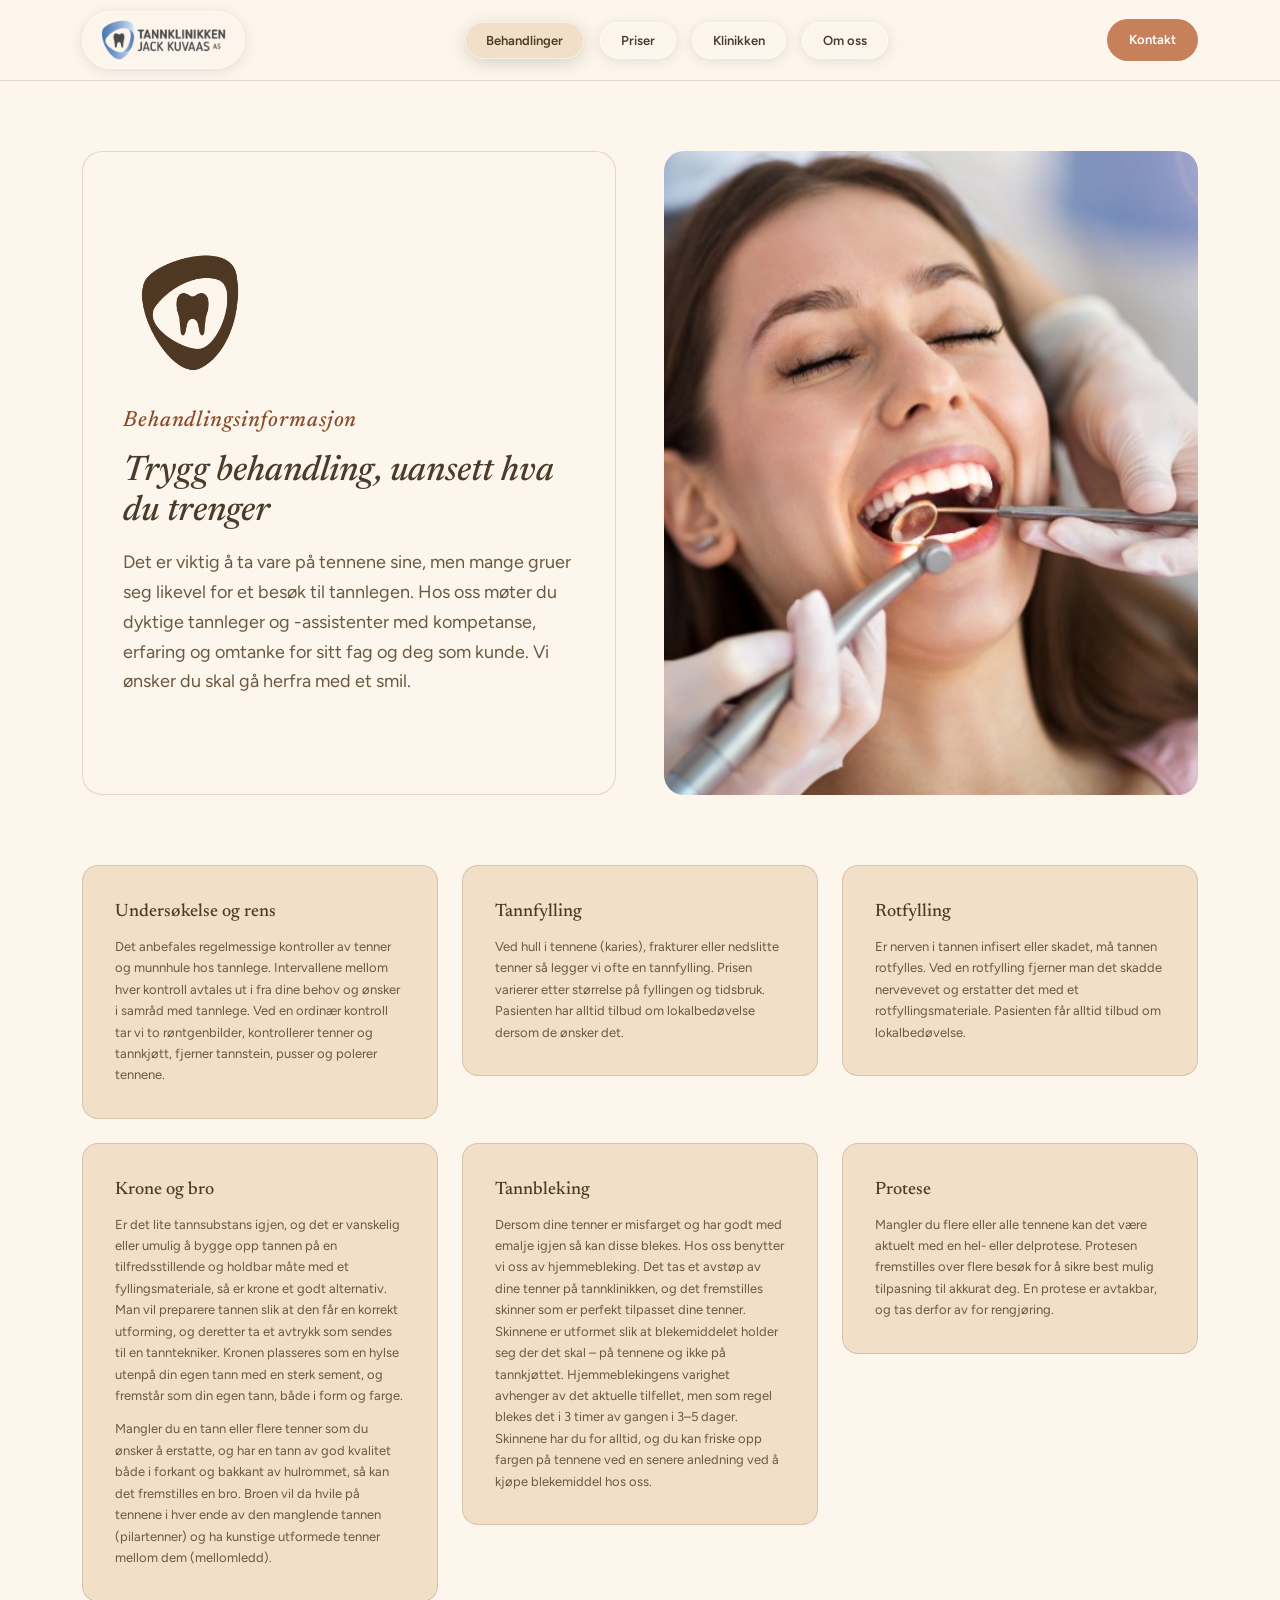
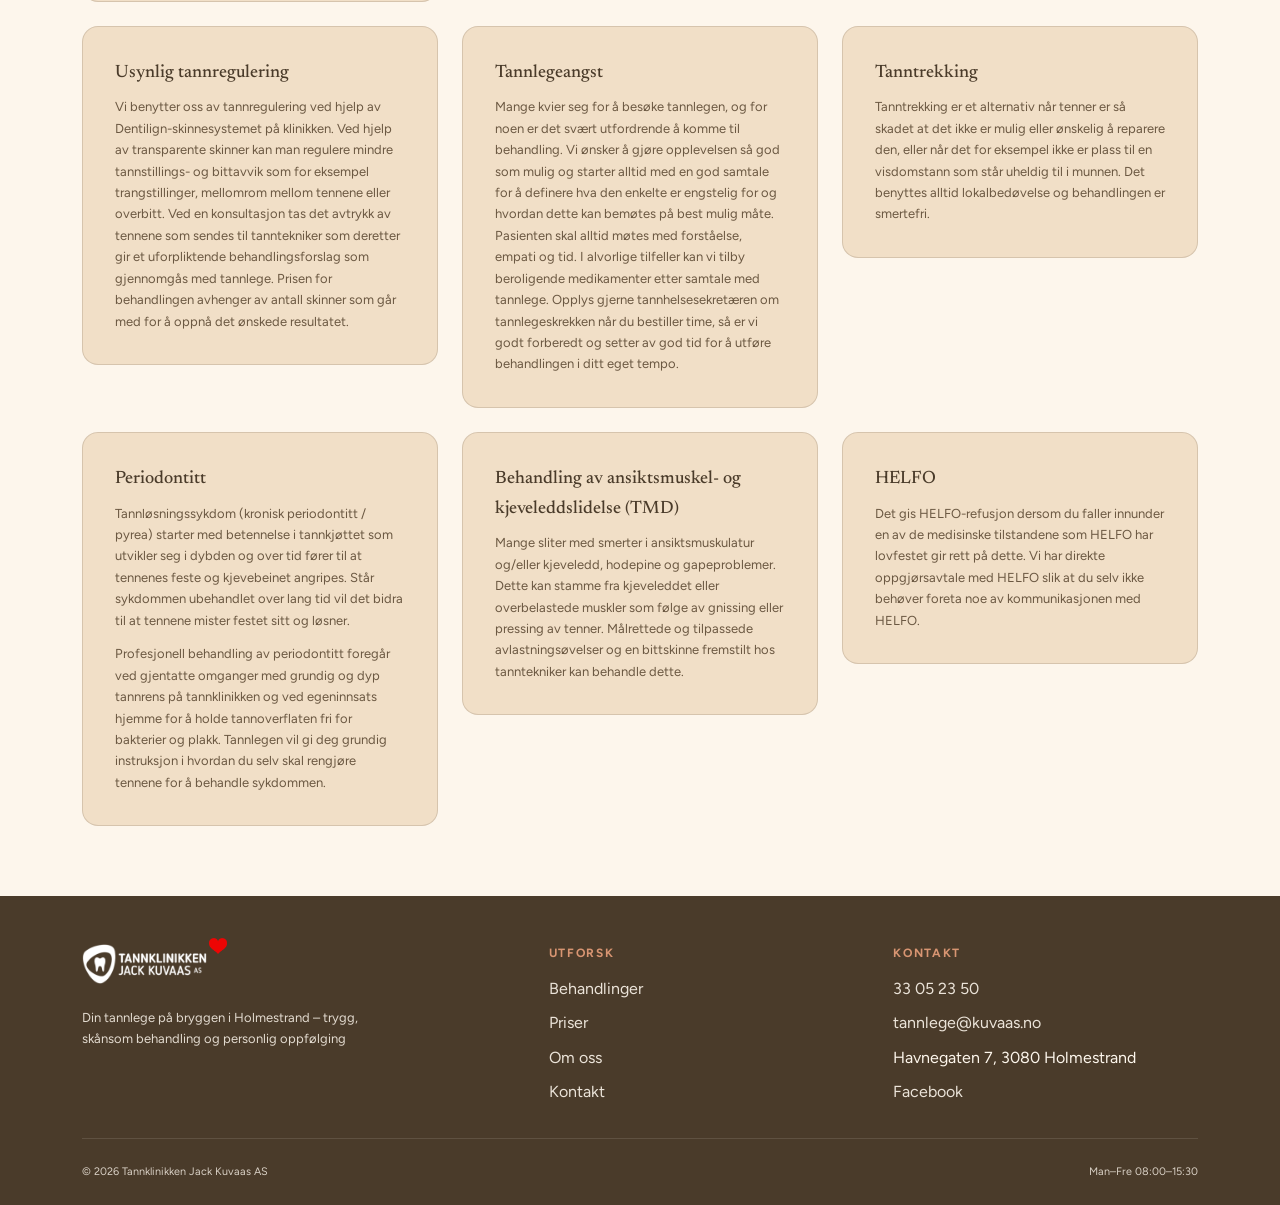
==== commit 0ec375fe: ".eyebrow-serif: egen klasse for den store serif-kickeren (issue #8) .eyebrow gjorde to helt ulike ti" ====
--- a/behandlinger.html
+++ b/behandlinger.html
@@ -22,7 +22,7 @@
   <img src="Bilder/behandling-tannlege.jpg" alt="Pasient får tennene undersøkt av tannlege hos Tannklinikken Jack Kuvaas AS" class="about-photo reveal">
   <div class="about-text about-text--card reveal" style="transition-delay:.1s">
     <img src="Bilder/vannmerke-skjold.png" alt="" class="about-card-watermark">
-    <div class="eyebrow">Behandlingsinformasjon</div>
+    <div class="eyebrow-serif">Behandlingsinformasjon</div>
     <h1 style="transition-delay:.08s">Trygg behandling, uansett hva du trenger</h1>
     <p class="lead" style="transition-delay:.16s">Det er viktig å ta vare på tennene sine, men mange gruer seg likevel for et besøk til tannlegen. Hos oss møter du dyktige tannleger og -assistenter med kompetanse, erfaring og omtanke for sitt fag og deg som kunde. Vi ønsker du skal gå herfra med et smil.</p>
   </div>
--- a/css/style.css
+++ b/css/style.css
@@ -77,8 +77,10 @@
 .lead-strong { max-width: none; font-weight: 600; color: var(--brown); }
 
 /* Innhold som fortsetter rett under en page-hero uten ny skillelinje (issue #6) */
-.section--flush { border-top: none; }
-.section--continued { border-top: none; padding-top: 0; }
+/* .section.section--* -- doblet klasse så modifieren vinner over .section-basen
+   uansett kildeorden (basen står lenger ned i fila). */
+.section.section--flush { border-top: none; }
+.section.section--continued { border-top: none; padding-top: 0; }
 .section-intro { max-width: 60ch; color: var(--brown-soft); margin-bottom: var(--space-6); }
 .lenke-terra { color: var(--terracotta-dark); font-weight: 600; }
 .dempet { color: var(--brown-soft); }
@@ -170,22 +172,45 @@
   box-shadow: var(--skygge-md);
 }
 
-/* ===== Hero ===== */
-.hero {
-  position: relative;
+/* ===== Hero =====
+   Innrammet bildepanel (issue #9, alt. 2) -- ikke fullbredde. Panelet ligger
+   i sidemargen som resten av siden, teksten venstrestilt inni det over den
+   mørke venstresonen av gradienten (100deg). */
+.hero { padding-block: var(--space-6); }
+.hero-panel {
+  max-width: 1180px;
+  margin-inline: auto;
   min-height: 560px;
   display: flex;
   align-items: center;
-  padding-top: 100px;
-  padding-bottom: 80px;
+  padding: clamp(2.5rem, 5vw, 5rem);
+  border-radius: 24px;
+  overflow: hidden;
   background:
-    linear-gradient(100deg, rgba(74,59,42,.88) 0%, rgba(74,59,42,.55) 45%, rgba(74,59,42,.15) 75%),
+    linear-gradient(100deg,
+      rgba(74,59,42,.93) 0%,
+      rgba(74,59,42,.74) 38%,
+      rgba(74,59,42,.34) 62%,
+      rgba(74,59,42,.10) 85%),
     url('../Bilder/havn-hero.jpg') center / cover no-repeat;
-  border-bottom: 1px solid var(--line);
-}
-.hero .wrap { max-width: 640px; }
+  box-shadow: 0 20px 48px -20px rgba(74,59,42,.32);
+}
+.hero-content { max-width: 540px; }
+
+@media (max-width: 1240px) { .hero-panel { margin-inline: 32px; } }
+@media (max-width: 640px) {
+  .hero { padding-block: 0; }
+  .hero-panel {
+    margin-inline: 0;
+    border-radius: 0;
+    padding: 5rem 20px 3rem;
+    min-height: 440px;
+    box-shadow: none;
+  }
+}
+
 .hero .eyebrow { color: var(--cream-deep); }
-.hero .lead { color: rgba(253,246,236,.92); }
+.hero .lead { color: rgba(253,246,236,.95); }
 .hero h1 { font-family: var(--serif); font-style: italic; font-weight: 500; font-size: var(--text-3xl); color: #fff; line-height: var(--lh-tett); }
 .hero-cta { display: flex; gap: var(--space-3); margin-top: var(--space-6); flex-wrap: wrap; }
 .hero-cta .btn-outline { border-color: rgba(255,255,255,.7); color: #fff; }
@@ -264,13 +289,17 @@
 .om-text-block p:last-of-type { margin-bottom: var(--space-8); }
 .om-text-heart { position: absolute; width: 170px; top: -50px; left: 140px; opacity: .08; z-index: -1; pointer-events: none; }
 @media (max-width: 860px) { .om-text-heart { width: 110px; left: 40px; top: -30px; } }
-.about-text--card .eyebrow {
+/* Egen klasse (ikke en kontekst-avhengig overstyring av .eyebrow) -- issue #8.
+   Samme plass som en eyebrow (over h1), men en 22px serif-italic sidetittel,
+   ikke en liten uppercase-kicker. Brukt i hero-kortene på de indre sidene. */
+.eyebrow-serif {
+  display: inline-block;
+  margin-bottom: var(--space-3);
+  font-family: var(--serif);
+  font-style: italic;
   font-size: var(--text-xl);
   font-weight: 500;
   letter-spacing: .04em;
-  text-transform: none;
-  font-family: var(--serif);
-  font-style: italic;
   color: var(--terracotta-tekst);
 }
 
@@ -293,7 +322,7 @@
 .hero-card--split { flex-direction: row; justify-content: flex-start; align-items: center; gap: 40px; overflow: visible; }
 .hero-card--split .hero-card-icon { flex: 0 0 auto; text-align: center; }
 .hero-card--split .about-card-watermark { position: static; width: 110px; opacity: 1; margin: 0 auto 10px; display: block; }
-.hero-card--split .eyebrow { margin-top: 0; white-space: nowrap; }
+.hero-card--split .eyebrow-serif { margin-top: 0; white-space: nowrap; }
 .hero-card--split .hero-card-text { flex: 1; }
 .hero-card--split .hero-card-text h1 { margin: 0; }
 .hero-card--split .hero-card-text .lead { max-width: none; }
